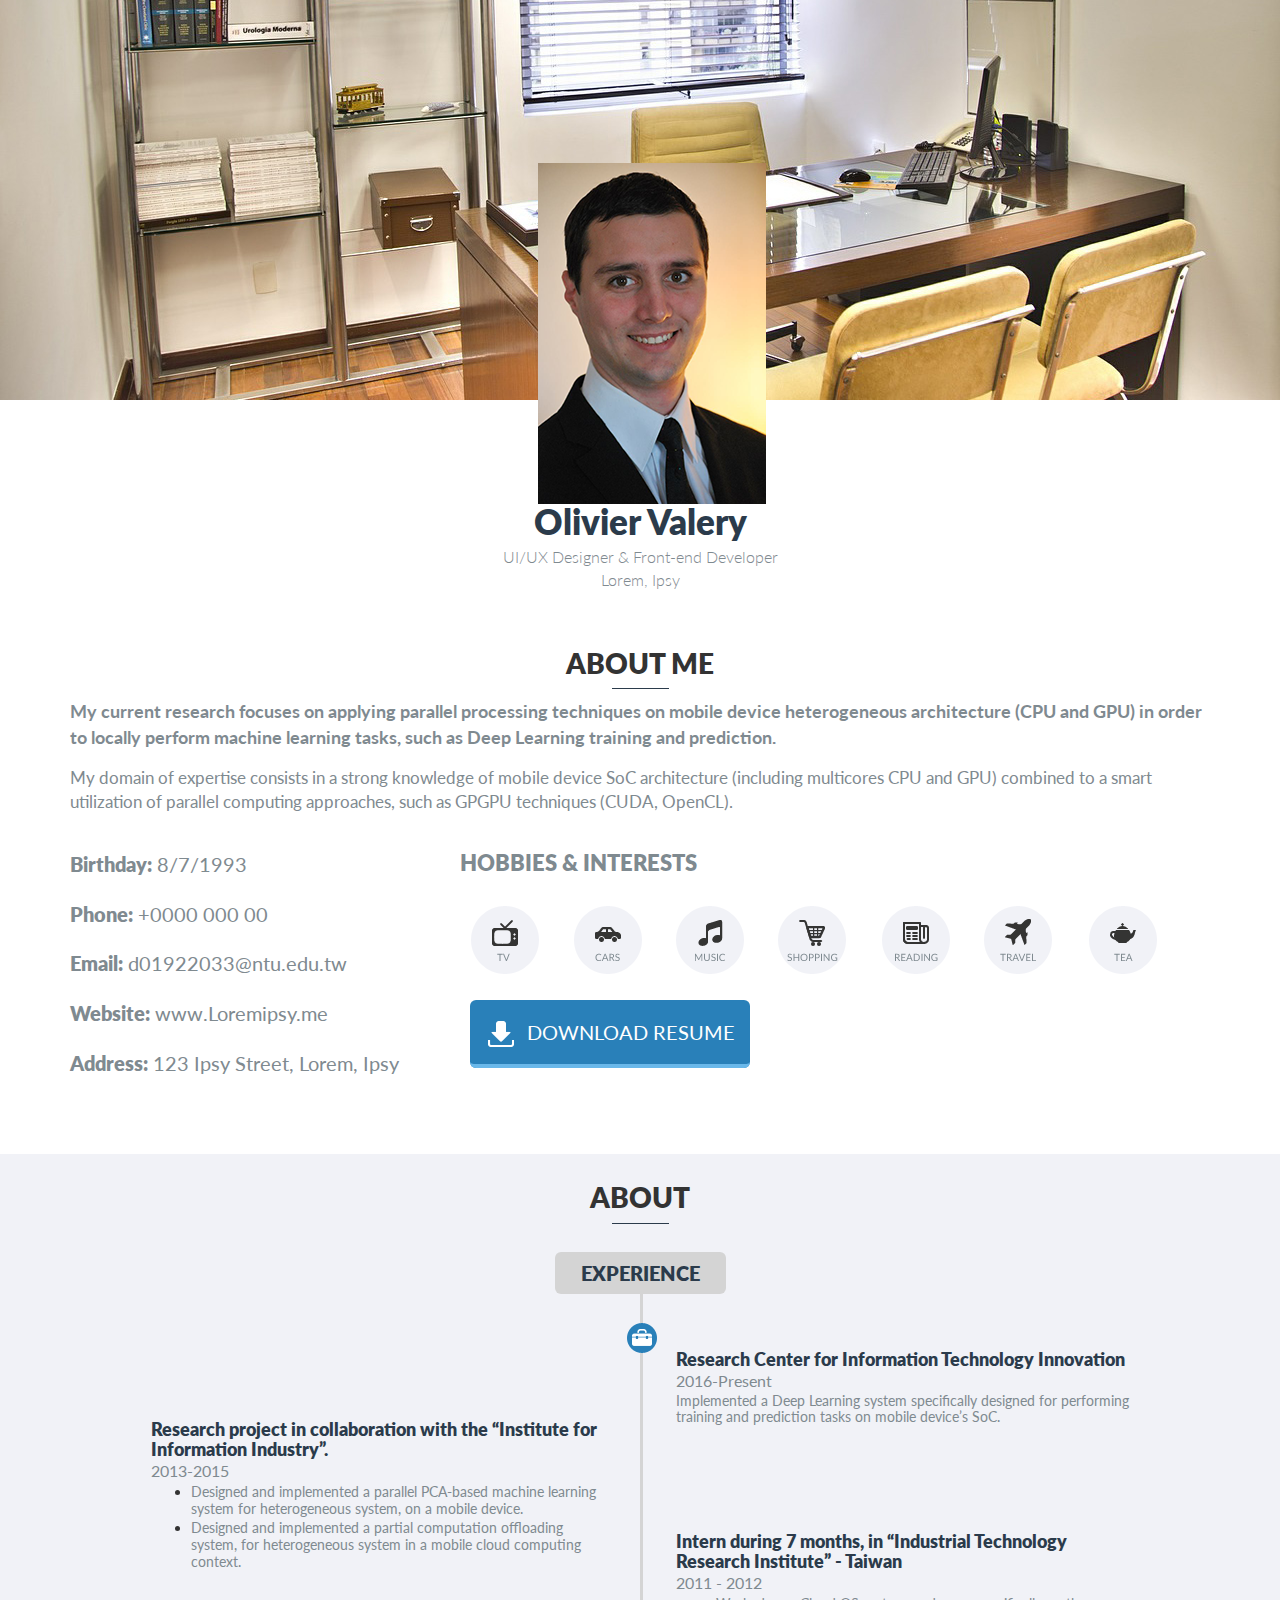
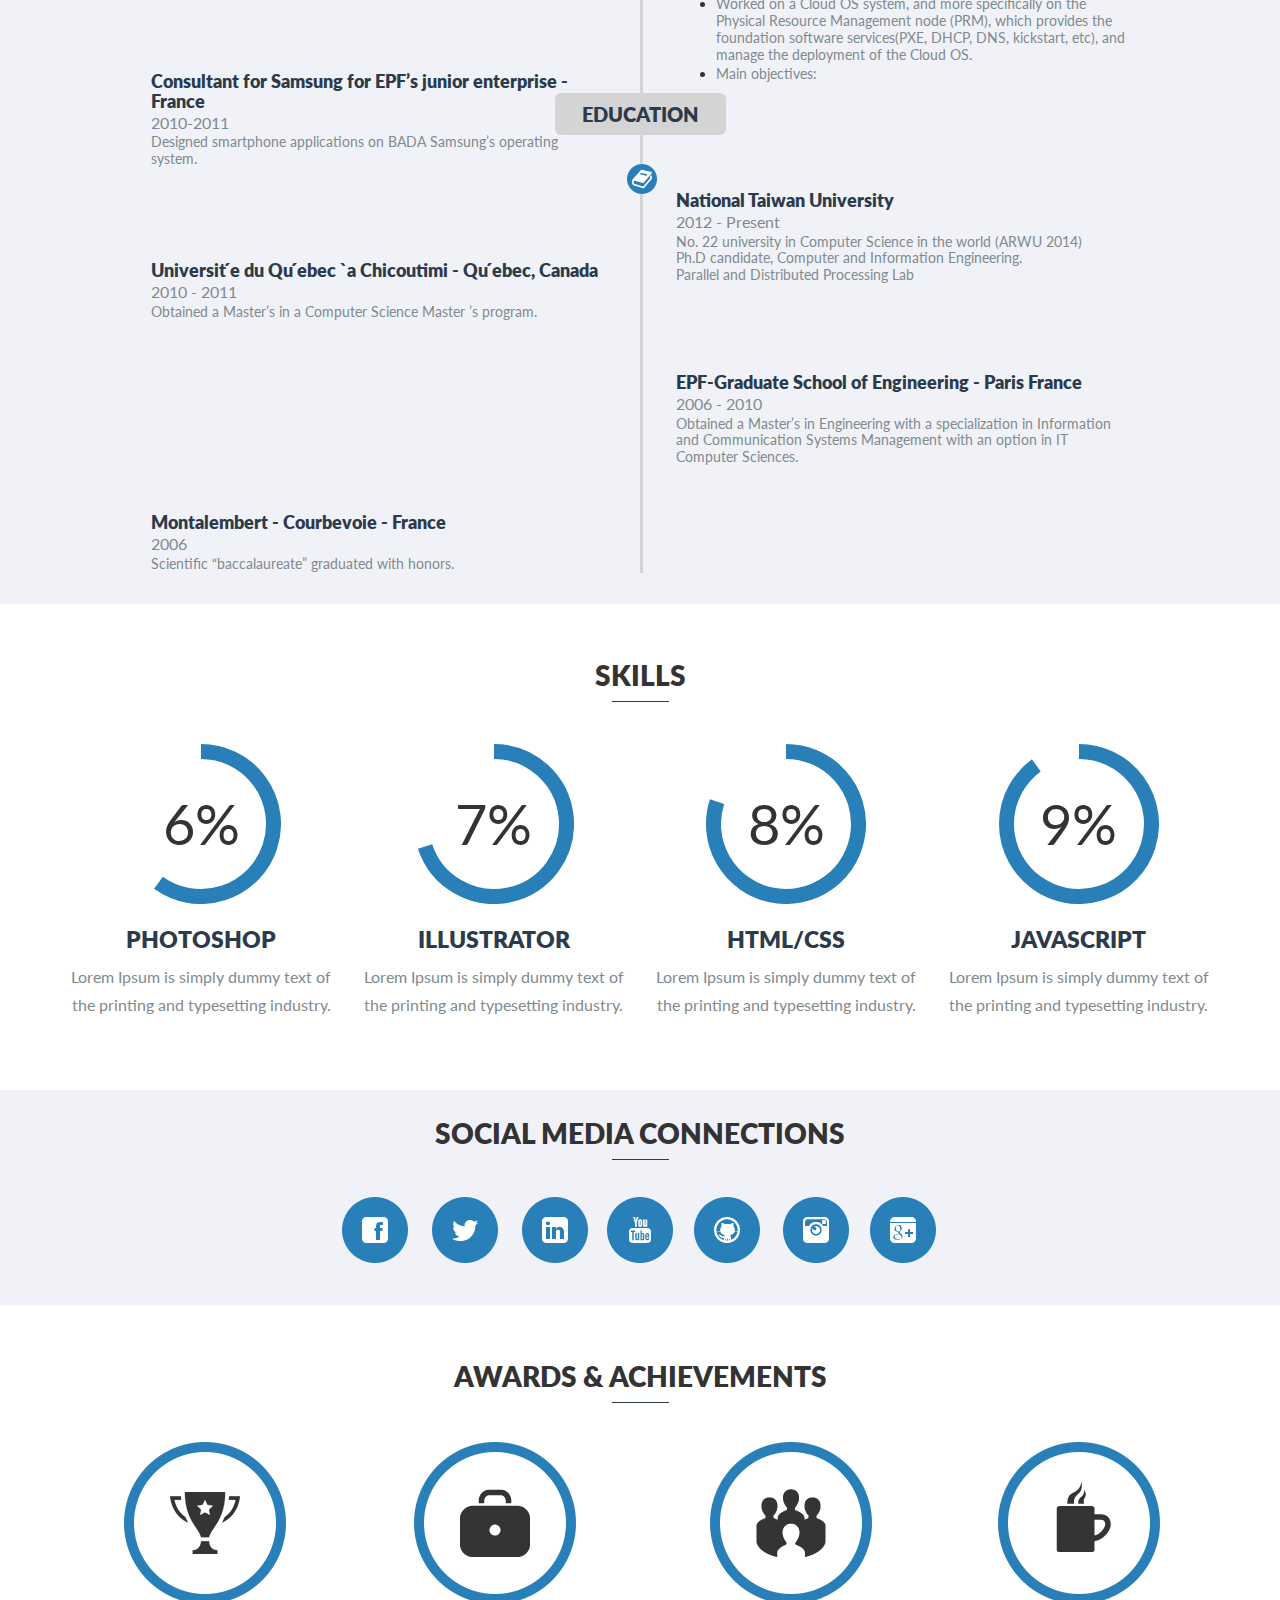
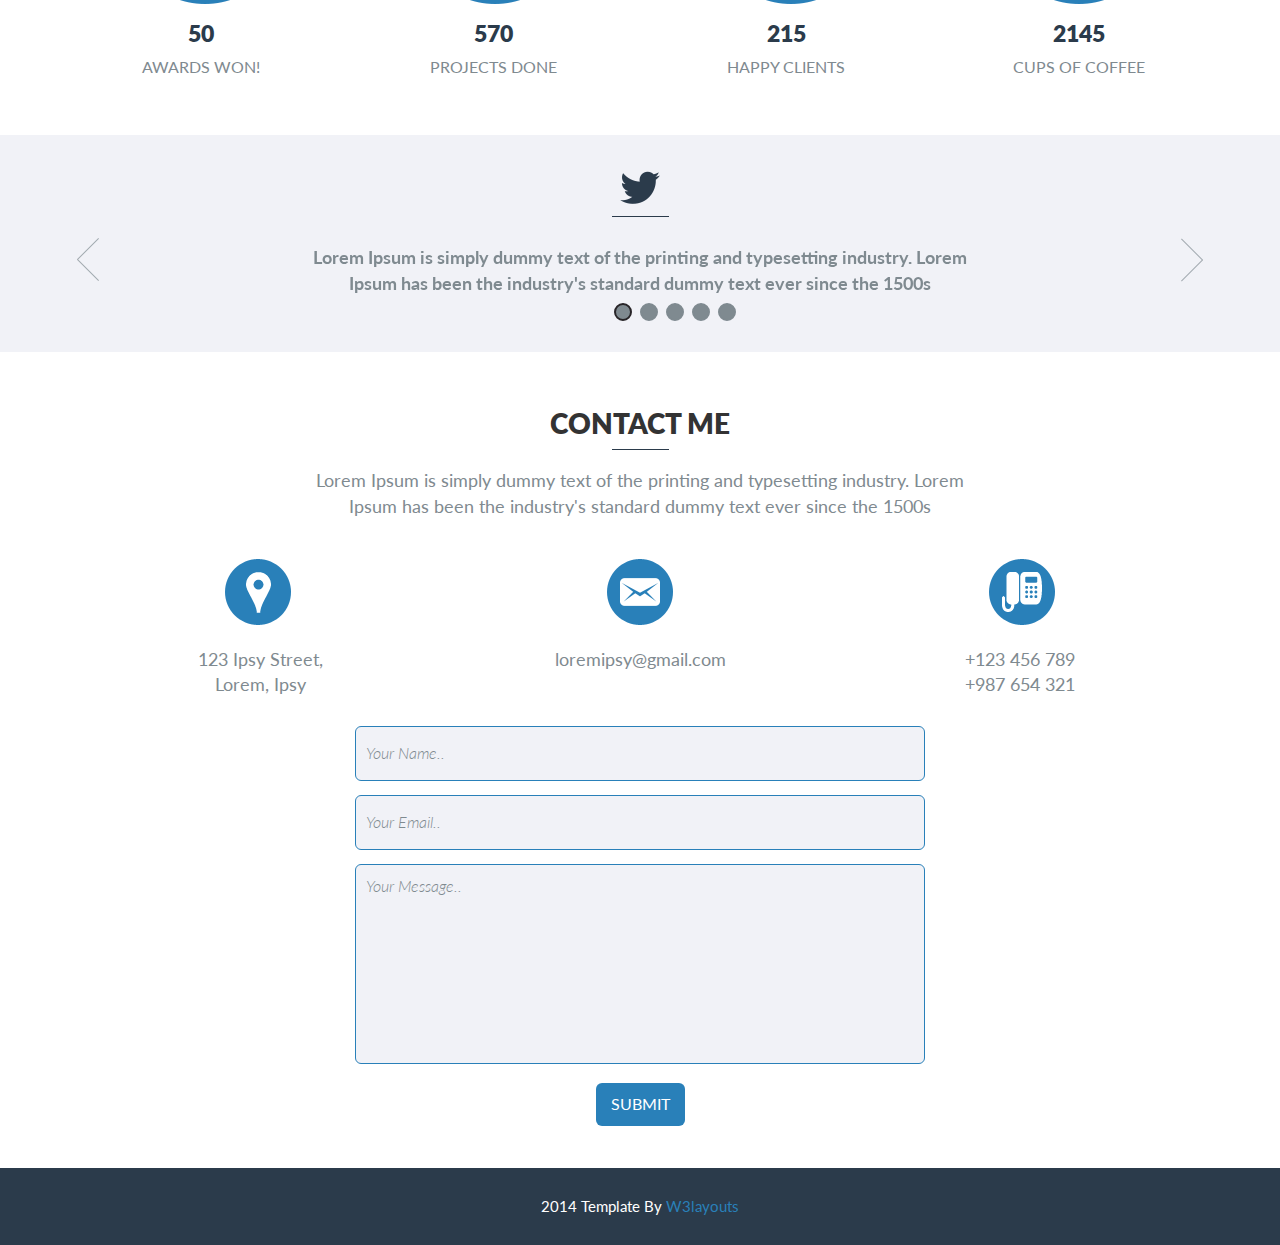
==== web/index.html @ 6638b526 "O Webpage test" ====
<!--A Design by W3layouts
Author: W3layout
Author URL: http://w3layouts.com
License: Creative Commons Attribution 3.0 Unported
License URL: http://creativecommons.org/licenses/by/3.0/
-->
<!DOCTYPE HTML>
<html>
<head>
<title>My Cv Bootstarp Website Template | Home :: w3layouts</title>
<link href="css/bootstrap.css" rel='stylesheet' type='text/css' />
<link href="css/style.css" rel='stylesheet' type='text/css' />
<!-- jQuery (necessary for Bootstrap's JavaScript plugins) -->
<script src="js/jquery-1.11.0.min.js"></script>
<script src="http://code.jquery.com/jquery-1.11.0.min.js"></script>
<meta name="viewport" content="width=device-width, initial-scale=1">
<script type="application/x-javascript"> addEventListener("load", function() { setTimeout(hideURLbar, 0); }, false); function hideURLbar(){ window.scrollTo(0,1); } </script>
<!--- Jquery--->
<!--- Goog Fonts -->
<link href='http://fonts.googleapis.com/css?family=Lato:100,300,400,700,900' rel='stylesheet' type='text/css'>
</head>
<body>
	<!-- Header Starts Here ---->
	<div class="header">
		<div class="container">
			<div class="header-profile">
				<img src="images/profile.png" alt=""/>
			</div>
		</div>
	</div>
	<div class="header-top">
				<h2>Olivier Valery</h2>
				<small>UI/UX Designer & Front-end Developer <br>Lorem, Ipsy</small>
	</div>
	<!-- Header Ends Here ---->
	<!--- About Me Starts Here --->
	<div class="about">
		<div class="container">
			<div class="about-top">
				<h3 class="top-title">About Me</h3>
				<span class="line"></span>
				<p class="about-p">My current research focuses on applying parallel processing techniques on mobile device heterogeneous architecture (CPU and GPU) in order to locally perform machine learning tasks, such as Deep Learning training and prediction. </p>
				<p>My domain of expertise consists in a strong knowledge of mobile device SoC architecture (including multicores CPU and GPU) combined to a smart utilization of parallel computing approaches, such as GPGPU techniques (CUDA, OpenCL).</p>
				<div class="row about-row">
					<div class="col-md-4 about-row-column">
						<ul class="about-details">
							<li><p>Birthday: <span>8/7/1993</span></p></li>
							<li><p>Phone: <span>+0000 000 00</span></p></li>
							<li><p>Email:  <span><a href="mailto:d01922033@ntu.edu.tw">d01922033@ntu.edu.tw</a></span></p></li>
							<li><p>Website: <span><a href="http://w3layouts.com">www.Loremipsy.me</a></span></p></li>
							<li><p>Address: <span>123 Ipsy Street, Lorem, Ipsy</span></p></li>
						</ul>
					</div>
					<div class="col-md-8 about-row-column">
						<h3>HOBBIES & INTERESTS</h3>
						<ul class="hoby">
							<li><i class="tv"></i></li>
							<li><i class="car"></i></li>
							<li><i class="music"></i></li>
							<li><i class="shopping"></i></li>
							<li><i class="reading"></i></li>
							<li><i class="travel"></i></li>
							<li><i class="tea"></i></li>
						</ul>
						<a href="" class="download"><span></span>Download Resume</a>
					</div>
					<div class="clearfix"></div>
				</div>
			</div>
		</div>
	</div>
	<!--- About Me Ends Here --->
	<!--- Experience Starts Here --->
	<div class="experience">
		<div class="container">
			<div class="exp-top">
				<h3 class="top-title">About</h3>
				<span class="line"></span>
			</div>
			
			<div class="exp-devide">
				<h4>Experience</h4>
				<span class="devide-line">
				</span>
				<label class="bag"></label>
				
				<div class="exp-devide-grid-right">
					<h5>Research Center for Information Technology Innovation</h5>
					<small>2016-Present</small>
					<p>Implemented a Deep Learning system specifically designed for performing training and prediction tasks on mobile device’s SoC.</p>
				</div>
				
				<div class="exp-devide-grid-left">
					<h5>Research project in collaboration with the “Institute for Information Industry”.</h5>
					<small>2013-2015</small>					
					<ul style="list-style-type:disc">					
					  <li> <p> Designed and implemented a parallel PCA-based machine learning system for heterogeneous system, on a mobile device.</p> </li>
					  <li> <p> Designed and implemented a partial computation offloading system, for heterogeneous system in a mobile cloud computing context.</p> </li>					
					</ul>					
				</div>
				
				<div class="exp-devide-grid-rightb">
					<h5>Intern during 7 months, in “Industrial Technology Research Institute” - Taiwan</h5>
					<small>2011 - 2012</small>					
					<ul style="list-style-type:disc">					
					  <li> <p> Worked on a Cloud OS system, and more specifically on the Physical Resource Management node (PRM), which provides the foundation software services(PXE, DHCP, DNS, kickstart, etc), and manage the deployment of the Cloud OS.</p> </li>
					  <li> <p> Main objectives: </p> </li>					
					</ul>					
				</div>
				
				
				<div class="exp-devide-grid-leftb">
					<h5>Consultant for Samsung for EPF’s junior enterprise - France</h5>
					<small>2010-2011</small>					
					<p>Designed smartphone applications on BADA Samsung’s operating system.</p>					
				</div>
				
				
			</div>
			<div class="exp-devide education">
				<h4>Education</h4>
				<span class="devide-line">
				</span>
				<label class="book"></label>
				
				<div class="exp-devide-grid-right">
					<h5>National Taiwan University</h5>
					<small>2012 - Present</small>
					<p>No. 22 university in Computer Science in the world (ARWU 2014) <br>
					Ph.D candidate, Computer and Information Engineering. <br>
					Parallel and Distributed Processing Lab</p>
				</div>
				
				<div class="exp-devide-grid-left">
					<h5>Universit ́e du Qu ́ebec `a Chicoutimi - Qu ́ebec, Canada</h5>
					<small>2010 - 2011</small>
					<p>Obtained a Master’s in a Computer Science Master ’s program.</p>
				</div>
				
				<div class="exp-devide-grid-rightb">
					<h5>EPF-Graduate School of Engineering - Paris France</h5>
					<small>2006 - 2010</small>
					<p>Obtained a Master’s in Engineering with a specialization in Information and Communication Systems Management with an option in IT Computer Sciences.</p>
				</div>
				
				
				<div class="exp-devide-grid-leftb">
					<h5>Montalembert - Courbevoie - France</h5>
					<small>2006</small>
					<p>Scientific “baccalaureate” graduated with honors.</p>				
				</div>
			
				
			</div>
		</div>
	</div>
	<!--- Experience Ends Here --->
	<!--- Skills Starts Here --->
	<div class="skills">
		<div class="container">
			<div class="skills-top">
				<h3 class="top-title">Skills</h3>
				<span class="line"></span>
				<div class="row skill-grids text-center">
									<div class="col-md-3 skill-column">	
										<div class="skill-grid">
											<div class="circle" id="circles-1"></div>									
											 <h3>PHOTOSHOP</h3>	
											 <p>Lorem Ipsum is simply dummy text of the printing and typesetting industry.</p>
										 </div>								  
									</div>
									<div class="col-md-3 skill-column">	
										<div class="skill-grid">
											<div class="circle" id="circles-2"></div>									
											 <h3>ILLUSTRATOR</h3>	
											 <p>Lorem Ipsum is simply dummy text of the printing and typesetting industry.</p>
										 </div>								  
									</div>
									<div class="col-md-3 skill-column">	
										<div class="skill-grid">
											<div class="circle" id="circles-3"></div>									
											 <h3>HTML/CSS</h3>	
											 <p>Lorem Ipsum is simply dummy text of the printing and typesetting industry.</p>
										 </div>								  
									</div>
									<div class="col-md-3 skill-column">	
										<div class="skill-grid">
											<div class="circle" id="circles-4"></div>									
											 <h3>JAVASCRIPT</h3>
											 <p>Lorem Ipsum is simply dummy text of the printing and typesetting industry.</p>	
										 </div>								  
									</div>
									<div class="clearfix"> </div>
					          </div>
		</div>
	</div>
			<!--- Skill Script --->
				<script type="text/javascript" src="js/circles.js"></script>
						         <script>
									var colors = [
											['#fff', '#2980b9'], ['#fff', '#2980b9'], ['#fff', '#2980b9'], ['#fff', '#2980b9']
										];
									for (var i = 1; i <= 6; i++) {
										var child = document.getElementById('circles-' + i),
											percentage = 50 + (i * 10);
											
										Circles.create({
											id:         child.id,
											percentage: percentage,
											radius:     80,
											width:      15,
											number:   	percentage / 10,
											text:       '%',
											colors:     colors[i - 1]
										});
									}
							
					</script>
			<!--- Skill Script --->
	</div>
	<!--- Skills Ends Here --->
	<!-- Social Media Connections ---->
	<div class="social-media">
		<div class="container">
			<div class="social-media-top">
				<h3 class="top-title">SOCIAL MEDIA CONNECTIONS</h3>
				<span class="line"></span>
				<ul class="social">
					<li><i class="fb"></i></li>
					<li><i class="tw"></i></li>
					<li><i class="li"></i></li>
					<li><i class="yt"></i></li>
					<li><i class="ca"></i></li>
					<li><i class="ph"></i></li>
					<li><i class="gp"></i></li>
				</ul>
			</div>
		</div>
	</div>
	<!-- Social Media Connections ---->
	<!--- Awards Starts Here ---->
	<div class="awards">
		<div class="container">
			<div class="awards-top">
				<h3 class="top-title">AWARDS & ACHIEVEMENTS</h3>
				<span class="line"></span>
				<div class="row award-row">
					<div class="col-md-3 award-column">
						<i class="award"></i>
						<h5>50</h5>
						<small>Awards Won!</small>
					</div>
					<div class="col-md-3 award-column">
						<i class="project"></i>
						<h5>570</h5>
						<small>PROJECTS DONE</small>
					</div>
					<div class="col-md-3 award-column">
						<i class="client"></i>
						<h5>215</h5>
						<small>HAPPY CLIENTS</small>
					</div>
					<div class="col-md-3 award-column">
						<i class="cups"></i>
						<h5>2145</h5>
						<small>CUPS OF COFFEE</small>
					</div>
					<div class="clearfix"></div>
				</div>
			</div>
		</div>
	</div>
	<!--- Awards Ends Here ---->
	<!--- Twitter Feed Starts Here ---->
	<div class="twitter">
		<div class="container">
			<div class="twitter-top">
				<i class="twit"></i>
				<span class="line"></span>
				<!-- Slideshow 4 -->
			    <div  id="top" class="callbacks_container">
			      <ul class="rslides" id="slider4">
			        <li>
			          <div class="slider-top">
			          	 	<p>Lorem Ipsum is simply dummy text of the printing and typesetting industry. Lorem<br>Ipsum has been the industry's standard dummy text ever since the 1500s</p>
			          </div>
			        </li>
			        <li>
			          <div class="slider-top">
			          	<p>simply dummy text of the Lorem Ipsum is printing and typesetting industry. Lorem<br>Ipsum has been the industry's standard dummy text ever since the 1500s</p>
			          </div>
			        </li>
			        <li>
			          <div class="slider-top">
			          	<p>printing and typesetting Lorem Ipsum is simply dummy text of the printing and typesetting industry. Lorem<br>Ipsum has been the industry's standard dummy text ever since the 1500s</p>
			          </div>
			        </li>
			        <li>
			          <div class="slider-top">
			          	<p>and typesetting Lorem Ipsum is simply dummy text of the printing and typesetting industry. Lorem<br>Ipsum has been the industry's standard dummy text ever since the 1500s</p>
			          </div>
			        </li>
			        <li>
			          <div class="slider-top">
			          	<p>typesetting Lorem Ipsum is simply dummy text of the printing and typesetting industry. Lorem<br>Ipsum has been the industry's standard dummy text ever since the 1500s</p>
			          </div>
			        </li>
			      </ul>
			    </div>
			    <div class="clearfix"> </div>
			</div>
			<!--- Slider Script --->
					<script src="js/responsiveslides.min.js"></script>
					 <script>
					    // You can also use "$(window).load(function() {"
					    $(function () {
					      // Slideshow 4
					      $("#slider4").responsiveSlides({
					        auto: true,
					        pager: true,
					        nav: true,
					        speed: 500,
					        namespace: "callbacks",
					        before: function () {
					          $('.events').append("<li>before event fired.</li>");
					        },
					        after: function () {
					          $('.events').append("<li>after event fired.</li>");
					        }
					      });
					
					    });
					  </script>
			<!----//End-slider-script---->

		</div>
	</div>
	<!--- Twitter Feed Ends Here ---->
	<!--- Contact Starts Here ---->
	<div class="contact">
		<div class="container">
			<div class="contact-top">
				<h3 class="top-title">Contact Me</h3>
				<span class="line"></span>
				<p>Lorem Ipsum is simply dummy text of the printing and typesetting industry. Lorem<br>Ipsum has been the industry's standard dummy text ever since the 1500s</p>
				<div class="row contact-row">
					<div class="col-md-4 contact-column">
						<i class="loc"></i>
						<p>123 Ipsy Street,<br> Lorem, Ipsy</p>
					</div>
					<div class="col-md-4 contact-column">
						<i class="mail"></i>
						<p><a href="mailto:example@gmail.com">loremipsy@gmail.com</a></p>
					</div>
					<div class="col-md-4 contact-column">
						<i class="phone"></i>
						<p>+123 456 789<br>+987 654 321</p>
					</div>
					<div class="clearfix"></div>
				</div>
				<div class="contact-form">
					<div class="text">
						<input type="text" value="Your Name.." onfocus="this.value = '';" onblur="if (this.value == '') {this.value = 'Your Name..';}"/>
					</div>
					<div class="text">
						<input type="text" value="Your Email.." onfocus="this.value = '';" onblur="if (this.value == '') {this.value = 'Your Email..';}"/>
					</div>
					<div class="text">
						<textarea value="Message:" onfocus="this.value = '';" onblur="if (this.value == '') {this.value = 'Message';}">Your Message..</textarea>
					</div>
					<div class="text">
						<input type="submit"/>
					</div>
				</div>
			</div>
		</div>
	</div>
	<!--- Contact Ends Here ---->
	<!--- Footer Starts Here ---->
	<div class="footer">
		<div class="container">
			<p class="copyright">2014 Template By <a href="http://w3layouts.com">W3layouts</a></p>
		</div>
	</div>
	<!--- Footer Ends Here ---->
</body>
</html>
---- web/css/style.css ----
/*
Author: W3layout
Author URL: http://w3layouts.com
License: Creative Commons Attribution 3.0 Unported
License URL: http://creativecommons.org/licenses/by/3.0/
*/
h4, h5, h6,
h1, h2, h3 {margin-top: 0;}
ul, ol {margin: 0;}
p {margin: 0;}
html,body{
	font-family: 'Lato', sans-serif;
	background:#fff;
}

/*--- Header Part Starts Her ---*/
.header{
	background:url(../images/banner.jpg)no-repeat;
	background-size:cover;
	-webkit-background-size:cover;
	-moz-background-size:cover;
	-ms-background-size:cover;
	-o-background-size:cover;
	min-height:400px;
	position:relative;
}
.header-profile{
	position:absolute;
	bottom:-26%;
	left: 42%;
}
.header-top{
	text-align:center;
	margin-top:8%;
}
.header-top h2{
	font-size:35px;
	font-weight:800;
	color:#2b3b4b;
	margin:10px 0 5px 0;	
}
.header-top small {
	font-size: 16px;
	font-weight:300;
	color:#7f8a90;
}
/*--- Header Part Ends Here ---*/

/*--- About Part Starts Here ---*/
.about{
	margin:4em 0;
}
.about-top{
}
h3.top-title{
	font-weight:800;
	font-size:28px;
	text-transform: uppercase;
	text-align:center;
}
span.line{
	width:5%;
	height:1px;
	background:#2b3b4b;
	display: block;
	margin:0 auto;
}
.about-top p.about-p{
	font-weight:700;
	font-size:18px;
	color:#7f8a90;
	margin:10px 0 15px 0;
}
.about-top p{
	font-weight:400;
	font-size:17px;
	color:#7f8a90
}
.about-row{
	margin-top:15px;
}
ul.about-details{
	padding: 0;
}
ul.about-details li{
	display: block;
	margin:1.5em 0;
}
ul.about-details li p{
	font-weight:800;
	font-size:20px;
	color:#7f8a90;
}
ul.about-details li p span{
	font-weight:400;
	color:#7f8a90;
}
ul.about-details li p span a{
	font-weight:400;
	color:#7f8a90;
	text-decoration:none;
}
.about-row-column h3{
	font-size:22px;
	color:#7f8a90;
	font-weight:800;
	margin-top:1em;
}
ul.hoby{
	padding:0;
	margin-bottom:1em;
}
ul.hoby li{
	display: inline-block;
	margin:1em 0.5em;
}
ul.hoby li i{
	width:85px;
	height:85px;
	background:url(../images/img-sprite.png)no-repeat;
	cursor:pointer;
	display: block;
}
ul.hoby li i:hover{
	opacity:0.5;
}
ul.hoby li i.tv{
	background-position:0px 0px;
}
ul.hoby li i.car{
	background-position:-99px 0px;
}
ul.hoby li i.music{
	background-position:-197px 0px;
}
ul.hoby li i.shopping{
	background-position:-296px 0px;
}
ul.hoby li i.reading{
	background-position:-392px 0px;
}
ul.hoby li i.travel{
	background-position:-491px 0px;
}
ul.hoby li i.tea{
	background-position:-586px 0px;
}
a.download{
	color:#fff;
	font-size:20px;
	text-transform:uppercase;
	text-decoration:none;
	background:#2980b9;
	padding:20px 15px;
	border-bottom:4px solid #6ab8ea;
	border-radius: 6px;
	-webkit-border-radius: 6px;
	-o-border-radius: 6px;
	-moz-border-radius: 6px;
	-ms-border-radius: 6px;
	margin-left:0.5em;
}
a.download:hover{
	background:#6ab8ea;
	border-bottom:4px solid #2980b9;
	transition:0.5s all;
	-webkit-transition:0.5s all;
	-o-transition:0.5s all;
	-ms-transition:0.5s all;
	-moz-transition:0.5s all;
}
a.download span{
	background:url(../images/dold.png)no-repeat;
	width:32px;
	height:32px;
	display:inline-block;
	vertical-align:middle;
	margin-right:0.5em;
	
}
/*--- About Part Ends Here ---*/

/*--- Experience Starts Here ----*/
.experience{
	background:#f1f2f7; 
	min-height:1050px;
}

.exp-top{
	padding:2em 0;
}
.exp-devide{
	position:relative;
	text-align:center;
}
.exp-devide h4{
	color:#2b3b4b;
	background:#d4d4d4;
	padding:10px;
	text-transform:uppercase;
	font-size:20px;
	display: block;
	text-align:center;
	width:15%;
	font-weight:800;
	border-radius:6px;
	-webkit-border-radius:6px;
	-o-border-radius:6px;
	-ms-border-radius:6px;
	-moz-border-radius:6px;
	margin:0 auto;
	position:relative;
}
span.devide-line{
	width:3px;
	height:450px;
	position:absolute;
	top:30px;
	display:initial;
	background:#d4d4d4;
}
label.bag{
	width:32px;
	height:32px;
	background:url(../images/bag.png)no-repeat;
	display: initial;
	position:absolute;
	top:5em;
	left:39.7em;
}
label.book{
	width:32px;
	height:32px;
	background:url(../images/book.png)no-repeat;
	display: initial;
	position:absolute;
	top:5em;
	left:39.7em;
}
.exp-devide-grid-right{
	width:40%;
	text-align:left;
	position:absolute;
	top: 7em;
	left: 43.255em;
}
.exp-devide-grid-right:before{
	content:url(../images/sec-d.png)no-repeat 0px 0px;
	position:relative;
	left:-3em;
	top:1.5em;
	
}
.exp-devide-grid-right h5, .exp-devide-grid-left h5, .exp-devide-grid-rightb h5, .exp-devide-grid-leftb h5{ /*Add more content (Title)*/
	color:#2b3b4b;
	text-transform:none;
	font-size:18px;
	font-weight:800;
	margin:0;
}
.exp-devide-grid-right small, .exp-devide-grid-left small, .exp-devide-grid-rightb small, .exp-devide-grid-leftb small{ /*Add more content (Period)*/
	font-size:16px;
	font-weight:400;
	color:#7f8a90;
	padding:0 0 10px 0;
}
.exp-devide-grid-right p, .exp-devide-grid-left p, .exp-devide-grid-rightb p, .exp-devide-grid-leftb p{
	font-size:14px;
	font-weight:400;
	color:#7f8a90;
	line-height:1.2em;
}
.exp-devide-grid-left{
	width:40%;
	text-align:left;
	position:absolute;
	top:12em;
	left: 5.8em;
}
.exp-devide-grid-left:before{
	content:url(../images/sec-d.png)no-repeat 0px 0px;
	position:relative;
	left:3em;
	top:1.5em;
	
}
.exp-devide-grid-rightb{
	width:40%;
	text-align:left;
	position:absolute;
	top: 20em;
	left: 43.255em;
}
.exp-devide-grid-rightb:before{
	content:url(../images/sec-d.png)no-repeat 0px 0px;
	position:relative;
	left:-3em;
	top:1.5em;
	
}

/*--- aditional_01 --- */
.exp-devide-grid-leftb{
	width:40%;
	text-align:left;
	position:absolute;
	top:30em;
	left: 5.8em;
}
.exp-devide-grid-leftb:before{
	content:url(../images/sec-d.png)no-repeat 0px 0px;
	position:relative;
	left:3em;
	top:1.5em;
	
}



.education{
	margin-top:35%;
}
/*--- Experience Ends Here ----*/

/*--- Skills Starts Here ----*/
.skills{
	margin:2em 0;
}
.skills-top{
	padding:2em 0 0;
}
.skill-grids{
	padding:3em 0;
}

.skill-grid h3{
	color: #2b3b4b;
	font-weight:800;
	font-size:23px;
	margin-top: 0.8em;
}
.skill-grid p{
	font-weight:400;
	font-size:16px;
	line-height:1.8em;
	color:#7f8a90;
}
/*--- Skills Starts Here ----*/

/*--- social Media Starts Here ---*/
.social-media{
	background:#f1f2f7;
	padding:2em 0;
}
.social-media-top{
	text-align:center;
}
ul.social{
	padding:0;
	margin:2em 0 0;
}
ul.social li{
	display: inline-block;
}
ul.social li i{
	width:84px;
	height:84px;
	background:url(../images/social-icons.png)no-repeat;
	display: inline-block;
	cursor: pointer;
}
ul.social li i:hover{
	opacity:0.5;
}
ul.social li i.fb{
	background-position:0px 0px;
}
ul.social li i.tw{
	background-position:-96px 0px;
}
ul.social li i.li{
	background-position:-191px 0px;
}
ul.social li i.yt{
	background-position:-292px 0px;
}
ul.social li i.ca{
	background-position:-390px 0px;
}
ul.social li i.ph{
	background-position:-487px 0px;
}
ul.social li i.gp{
	background-position:-585px 0px;
}

/*--- Awards Parts Starts Here ----*/
.awards{
	margin:2em 0;
}
.awards-top{
	padding:2em 0;
}
.award-row{
	margin-top:2em;
}
.award-column{
	text-align: center;
}
.award-column i{
	width:185px;
	height:185px;
	background:url(../images/award-icons.png)no-repeat;
	display:inline-block;
}
.award-column i.award{
	background-position:0px 0px
}
.award-column i.project{
	background-position:-197px 0px
}
.award-column i.client{
	background-position:-389px 0px
}
.award-column i.cups{
	background-position:-588px 0px
}
.award-column h5{
	font-size:23px;
	color:#2b3b4b;
	font-weight:800;
}
.award-column small{
	font-size:16px;
	font-weight:400;
	text-transform:uppercase;
	color:#7f8a90;
}
/*--- Award Part Ends Here ----*/
/*---- Twitter Feed Part Starts Here ----*/
.twitter{
	background:#f1f2f7;
	padding:2em 0;
}
.twitter-top{
	text-align:center;
}
#top{
	margin:2em 0;
}
#slider2,
#slider3 {
  box-shadow: none;
  -moz-box-shadow: none;
  -webkit-box-shadow: none;
  margin: 0 auto;
}
.rslides_tabs {
  list-style: none;
  padding: 0;
  background: rgba(0,0,0,.25);
  box-shadow: 0 0 1px rgba(255,255,255,.3), inset 0 0 5px rgba(0,0,0,1.0);
  -moz-box-shadow: 0 0 1px rgba(255,255,255,.3), inset 0 0 5px rgba(0,0,0,1.0);
  -webkit-box-shadow: 0 0 1px rgba(255,255,255,.3), inset 0 0 5px rgba(0,0,0,1.0);
  font-size: 18px;
  list-style: none;
  margin: 0 auto 50px;
  max-width: 540px;
  padding: 10px 0;
  text-align: center;
  width: 100%;
}
.rslides_tabs li {
  display: inline;
  float: none;
  margin-right: 1px;
}
.rslides_tabs a {
  width: auto;
  line-height: 20px;
  padding: 9px 20px;
  height: auto;
  background: transparent;
  display: inline;
}
.rslides_tabs li:first-child {
  margin-left: 0;
}
.rslides_tabs .rslides_here a {
  background: rgba(255,255,255,.1);
  color: #fff;
  font-weight: bold;
}
.events {
  list-style: none;
}
.callbacks_container {
  position: relative;
  float: left;
  width: 100%;
}
.callbacks {
  position: relative;
  list-style: none;
  overflow: hidden;
  width: 100%;
  padding: 0;
  margin: 0;
}
.callbacks li {
  position: absolute;
  width: 100%;
  left: 0;
  top: 0;
}
.callbacks img {
  position: relative;
  z-index: 1;
  height: auto;
  border: 0;
}
.callbacks .caption {
	display: block;
	position: absolute;
	z-index: 2;
	font-size: 20px;
	text-shadow: none;
	color: #fff;
	left: 0;
	right: 0;
	padding: 10px 20px;
	margin: 0;
	max-width: none;
	top: 10%;
	text-align: center;
}
.callbacks_nav {
  	position: absolute;
	-webkit-tap-highlight-color: rgba(0,0,0,0);
	top: 102%;
	left: 0;
	opacity: 0.7;
	z-index: 3;
	text-indent: -9999px;
	overflow: hidden;
	text-decoration: none;
	height: 61px;
	width: 55px;
	background: transparent url("../images/aarows.png") no-repeat left top;
	margin-top: -65px;
}
.callbacks_nav:active {
  opacity: 1.0;
}
.callbacks_nav.next {
  left: auto;
  background-position: right top;
  right: 0;
}
#slider3-pager a {
  display: inline-block;
}
#slider3-pager span{
  float: left;
}
#slider3-pager span{
	width:100px;
	height:15px;
	background:#fff;
	display:inline-block;
	border-radius:30em;
	opacity:0.6;
}
#slider3-pager .rslides_here a {
  background: #FFF;
  border-radius:30em;
  opacity:1;
}
#slider3-pager a {
  padding: 0;
}
#slider3-pager li{
	display:inline-block;
}
.rslides {
  position: relative;
  list-style: none;
  overflow: hidden;
  width: 100%;
  padding: 0;
  margin: 0;
}
.rslides li {
  -webkit-backface-visibility: hidden;
  position: absolute;
  display: none;
  width: 100%;
  left: 0;
  top: 0;
}
.rslides li{
  position: relative;
  display: block;
  float: left;
}
.rslides img {
  height: auto;
  border: 0;
  width:100%;
}
.callbacks_tabs{
	list-style: none;
	position: absolute;
	top: 88%;
	z-index: 999;
	left: 47%;
	padding: 0;
	margin: 0;
}
.callbacks_tabs li{
	display:inline-block;
}
@media screen and (max-width: 600px) {
  .callbacks_nav {
    top: 47%;
    }
}
/*----*/
.callbacks_tabs a{
 visibility: hidden;
}
.callbacks_tabs a:after {
  content: "\f111";
  font-size:0;
  font-family: FontAwesome;
  visibility: visible;
  display: block;
  height:18px;
  width:18px;
  display:inline-block;
  border:2px solid #7f8a90;
  border-radius: 30px;
  -webkit-border-radius: 30px;
  -moz-border-radius: 30px;
  -o-border-radius: 30px;
  -ms-border-radius: 30px;
  background:#7f8a90;
}
.callbacks_here a:after{
	border:2px solid #282528;
}
i.twit{
	width:48px;
	height:48px;
	background:url(../images/twitter.png)no-repeat;
	display: inline-block;
	
}
.slider-top p{
	font-size:18px;
	font-weight:700;
	color:#7f8a90;
}
/*---- Twitter Feed Part Ends Here ----*/
/*--- contact Part Starts Here ----*/
.contact{
	margin:2em 0 0;
}
.contact-top{
	padding:2em 0;
	text-align:center;
}
.contact-top p{
	font-size:18px;
	font-weight:400;
	color:#7f8a90;
	margin:1em 0;
}
.contact-column{
	padding:0;
	margin-top:1em;
}
.contact-column i{
	width:80px;
	height:80px;
	background:url(../images/contact-icon.png)no-repeat;
	display: inline-block;
}
.contact-column i.loc{
	background-position:0px 0px;
}
.contact-column i.mail{
	background-position:-80px 0px;
}
.contact-column i.phone{
	background-position:-160px 0px;
}
.contact-column p,.contact-column a{
	font-size:18px;
	margin:0;
	padding-top:10px;
	font-weight:400;
	color:#7f8a90;
	text-decoration:none;
}
.contact-column a:hover{
	color:#2b3b4b;
	transition:0.5s all;
	-webkit-transition:0.5s all;
	-o-transition:0.5s all;
	-moz-transition:0.5s all;
	-ms-transition:0.5s all;
}
.contact-row{
	margin:1em 0 2em 0;
}
.contact-form{
	text-align:center;
}
.text{
	margin-bottom:1em;
}
.text input[type="text"]{
	width:50%;
	padding:15px 10px;
	border:1px solid #2980b9;
	background:#f1f2f7;
	color:#7f8a90;
	outline:none;
	border-radius:6px;
	-webkit-border-radius:6px;
	-o-border-radius:6px;
	-moz-border-radius:6px;
	-ms-border-radius:6px;
	font-weight:300;
	font-style:italic;
	font-size:16px;
	-webkit-appearance: none;
}
.text textarea{
	width:50%;
	padding:10px;
	border:1px solid #2980b9;
	background:#f1f2f7;
	color:#7f8a90;
	outline:none;
	border-radius:6px;
	-webkit-border-radius:6px;
	-o-border-radius:6px;
	-moz-border-radius:6px;
	-ms-border-radius:6px;
	font-weight:300;
	font-style:italic;
	font-size:16px;
	height:200px;
	resize:none;
	-webkit-appearance: none;
}
.text input[type="submit"]{
	background:#2980b9;
	color:#fff;
	padding:10px 15px;
	font-size:16px;
	outline:none;
	cursor:pointer;
	-webkit-appearance: none;
	border-radius:6px;
	-webkit-border-radius:6px;
	-o-border-radius:6px;
	-moz-border-radius:6px;
	-ms-border-radius:6px;
	border:0px;
	text-transform:uppercase;
}
.text input[type="submit"]:hover{
	background:#6ab8ea;
	transition:0.5s all;
	-webkit-transition:0.5s all;
	-o-transition:0.5s all;
	-moz-transition:0.5s all;
	-ms-transition:0.5s all;
	
}
/*--- contact Part Ends Here ----*/
/*--- Footer Starts Here ---*/
.footer{
	padding:2em 0;
	text-align:center;
	background:#2b3b4b;
}
p.copyright{
	font-size:15px;
	color:#fff;
	font-weight:400;
}
p.copyright a{
	color:#2980b9;
	text-decoration:none;
}
p.copyright a:hover{
	color:#fff;
	-webkit-transition:0.5s all;
	-o-transition:0.5s all;
	-moz-transition:0.5s all;
	-ms-transition:0.5s all;
}
/*--- Footer Ends Here ---*/
/*--- Media Queries Starts Here ---*/
@media (max-width:1024px){
	.header {
		min-height: 300px;
	}
	.header-profile img {
		width: 80%;
	}
	.header-profile {
		left: 40%;
	}
	ul.hoby li {
		margin: 1em 0em;
	}
	ul.hoby {
		margin-bottom: 3em;
	}
	.about {
		margin: 2em 0;
	}
	label.bag {
		left: 32.7em;
	}
	.slider-top p {
		font-size: 16px;
	}

	.exp-devide-grid-right {
		left: 36.2em;
	}
	.exp-devide-grid-left {
		left: 4.4em;
	}
	.exp-devide-grid-rightb {
		top: 16em;
		left: 36.2em;
	}
	.experience {
		min-height: 970px;
	}
	.education {
		margin-top: 38%;
	}
	span.devide-line {
		height: 409px;
	}
	label.book {
		left: 32.7em;
	}
}
@media (max-width:800px){
	.header-profile img {
		width: 60%;
	}
	.header {
		min-height: 192px;
	}
	.header-top {
		margin-top: 7%;
	}
	.header-top h2 {
		font-size: 30px;
	}
	.header-top small {
		font-size: 14px;
	}
	ul.hoby {
		margin-bottom: 1em;
	}
	.about {
		margin: 2em 0 3em;
	}
	.exp-devide h4 {
		width: 19%;
	}
	label.bag {
		left: 24.7em;
	}
	.exp-devide-grid-right {
		left: 28.3em;
	}
	.exp-devide-grid-left {
		left: 2.8em;
	}
	.exp-devide-grid-rightb {
		top: 18em;
		left: 28.3em;
	}
	.education {
		margin-top: 55%;
	}
	label.book {
		left: 24.7em;
	}
	.skill-column {
		margin-bottom: 2em;
	}
	.experience {
		min-height: 1030px;
	}
	span.devide-line {
		height: 435px;
	}
	.award-column {
		margin-bottom: 1.5em;
	}
	.awards-top {
		padding: 0;
	}
	.callbacks_tabs {
		left: 41%;
	}
	.contact-column {
		margin-bottom: 1em;
	}
	.skill-grids {
		padding: 3em 0 0;
	}
}
@media (max-width:640px){
	.header-profile img {
		width: 55%;
	}
	.header-profile {
		left: 39%;
	}
	.header-top h2 {
		font-size: 25px;
	}
	h3.top-title {
		font-size: 25px;
	}
	.exp-devide {
		text-align: left;
	}
	.exp-devide-grid-left {
		left: 1.9em;
		display: none;
	}
	.exp-devide h4 {
		width: 19%;
		margin: 0;
	}
	span.devide-line {
		left: 10%;
	}
	.about-top p.about-p {
		font-size: 16px;
	}
	ul.hoby li i {
		width: 80px;
		height: 80px
	}
	a.download {
		font-size: 14px;
	}
	.exp-devide h4 {
		font-size: 16px
	}
	label.bag,label.book {
		left: 7.25%;
		top: 4em;
	}
	.exp-devide-grid-right {
		left: 15.8%;
		top: 6em;
		width:84%;
	}
	.exp-devide-grid-left {
			left: 1.9em;
	}
	.exp-devide-grid-rightb {
		top: 16em;
		left: 15.8%;
		width:84%;
	}
	.exp-devide-grid-right h5, .exp-devide-grid-left h5, .exp-devide-grid-rightb h5 {
		font-size: 16px;
	}
	.exp-devide-grid-right p,  .exp-devide-grid-left p,  .exp-devide-grid-rightb p {
		font-size: 14px;
		line-height:1.2em;
	}
	.exp-devide-grid-right small,.exp-devide-grid-left small,.exp-devide-grid-rightb small,{
		font-size:15px;
	}
	.experience {
		min-height: 906px;
	}
	span.devide-line {
		height: 396px;
	}
	.skills-top {
		padding: 0em 0 0;
	}
	.skill-grid h3 {
		font-size: 19px;
		margin:0;
	}
	.skills {
		margin: 2em 0 0;
	}
	ul.social li i {
		width: 80px;
		height: 80px
	}
	.text input[type="text"],.text textarea {
		width: 80%;
	}
}
@media (max-width:480px){
	ul.hoby li i {
		width: 50px;
		height: 50px;
		background-size: 760%;
	}
	ul.hoby li i.car {
		background-position: -54px 0px;
	}
	ul.hoby li i.music {
		background-position: -110px 0px;
	}
	ul.hoby li i.shopping {
		background-position: -165px 0px;
	}
	ul.hoby li i.reading {
		background-position: -217px 0px;
	}
	ul.hoby li i.travel {
		background-position: -275px 0px;
	}
	ul.hoby li i.tea {
		background-position: -331px 0px;
	}
	.header {
		min-height: 142px;
	}
	.header-profile img {
		width: 40%;
	}
	.header-profile {
		left: 37%;
	}
	.header-top h2 {
		font-size: 20px;
	}
	.header-top {
		margin-top: 9%;
	}	
	.header-profile {
		left: 39%;
	}
	.header-top small {
		font-size: 13px;
	}
	h3.top-title {
		font-size: 20px;
	}
	ul.about-details li p {
		font-size: 16px;
	}
	ul.about-details li {
		margin: 1em 0;
	}
	a.download {
		font-size: 12px;
	}
	.exp-devide h4 {
		font-size: 14px;
		width: 23%;
	}	
	label.bag, label.book {
		left: 7%;
	}
	.exp-devide-grid-right {
			left: 17.8%;
			top: 6em;
	}
	.exp-devide-grid-left {
		left: 0.8em;
	}
	.exp-devide-grid-rightb {
		top: 18em;
		left: 17.9%;
	}
	.education {
		margin-top: 95%;
	}
	span.devide-line {
		height: 418px;
	}	
	.experience {
		min-height: 1040px;
	}
	.skill-grid h3 {
		font-size: 16px;
	}
	ul.social li i {
		width: 50px;
		height: 50px;
		background-size: 773%;
	}
	ul.social li i.tw {
		background-position: -56px 0px;
	}
	ul.social li i.li {
		background-position: -111px 0px;
	}
	ul.social li i.yt {
		background-position: -168px 0px;
	}
	ul.social li i.ca {
		background-position: -225px 0px;
	}
	ul.social li i.ph {
		background-position: -283px 0px;
	}
	ul.social li i.gp {
		background-position: -339px 0px;
	}
	ul.social {
		margin: 1em 0 0;
	}
	.social-media {
		padding: 2em 0 1em;
	}
	.award-column i {
		width: 80px;
		height: 80px;
		background-size: 426%;
	}
	.award-column h5 {
		font-size: 16px;
	}
	.award-column small {
		font-size: 13px;
	}
	.award-column i.project {
		background-position: -86px 0px;
	}
	.award-column i.client {
		background-position: -172px 0px;
	}
	.award-column i.cups {
		background-position: -258px 0px;
	}	
	.slider-top {
		margin: 0 15%;
	}
	.callbacks_tabs {
		left: 37%;
		top: 100%;
	}
	.callbacks_nav {
		top: 87%;
	}
	.callbacks_tabs a:after {
		height: 12px;
		width: 12px;
	}
	.contact {
		margin: 0em 0 0;
	}
	.contact-top p {
		margin: 0.5em 0;
	}
	.contact-top p {
		margin: 0em 0;
		padding: 0;
	}
	.text input[type="text"] {
		width: 90%;
		padding:10px;
	}
	.text textarea {
		width: 90%;
		height: 135px;
	}
	.contact-top {
		padding: 2em 0 1em;
	}
}
@media (max-width:320px){
	.header {
		min-height: 103px;
	}
	.exp-devide h4 {
			font-size: 14px;
			width: 37%;
	}
	label.bag, label.book {
		left: 5.5%;
	}
	.exp-devide-grid-left {
		left: -0.4em;
	}
	.exp-devide-grid-right {
		left: 22.8%;
		width:80%
	}
	.exp-devide-grid-rightb {
		left: 22.8%;
		width:80%;
	}
	.education {
		margin-top: 156%;
	}
	ul.hoby li {
		margin: 0em 0em;
	}
	span.devide-line {
		height: 434px;
	}
	.callbacks_nav {
		top: 65%;
	}
	.callbacks_tabs {
		left: 29%;
	}
	.contact-column i {
		width: 48px;
		height: 48px;
		background-size: 300%;
	}
	.contact-column i.mail {
		background-position: -48px 0px;
	}
	.contact-column i.phone {
		background-position: -98px 0px;
	}
	.exp-devide-grid-right p,  .exp-devide-grid-left p,  .exp-devide-grid-rightb p {
		font-size: 13px;
		line-height:1.5em;
	}
	.exp-devide-grid-right small,.exp-devide-grid-left small,.exp-devide-grid-rightb small,{
		font-size:14px;
	}
}
/*--- Media Queries Ends Here ---*/
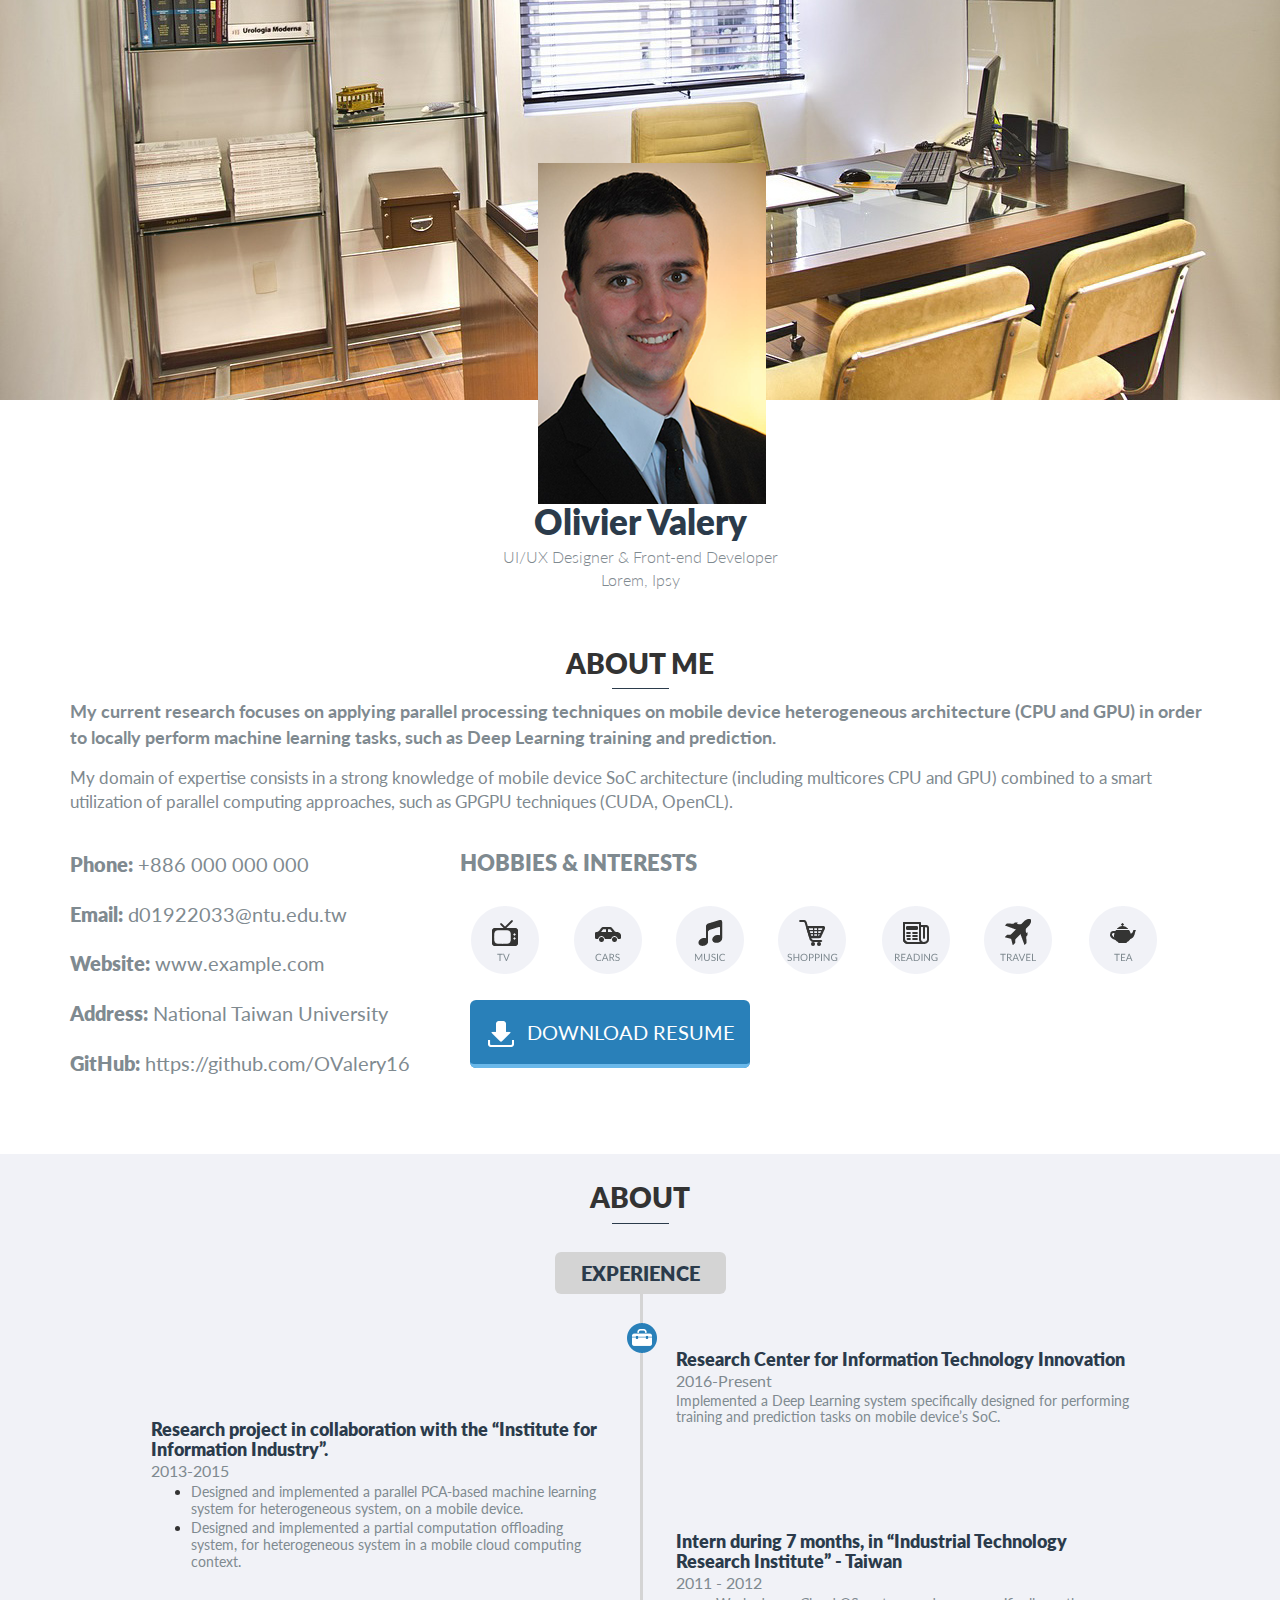
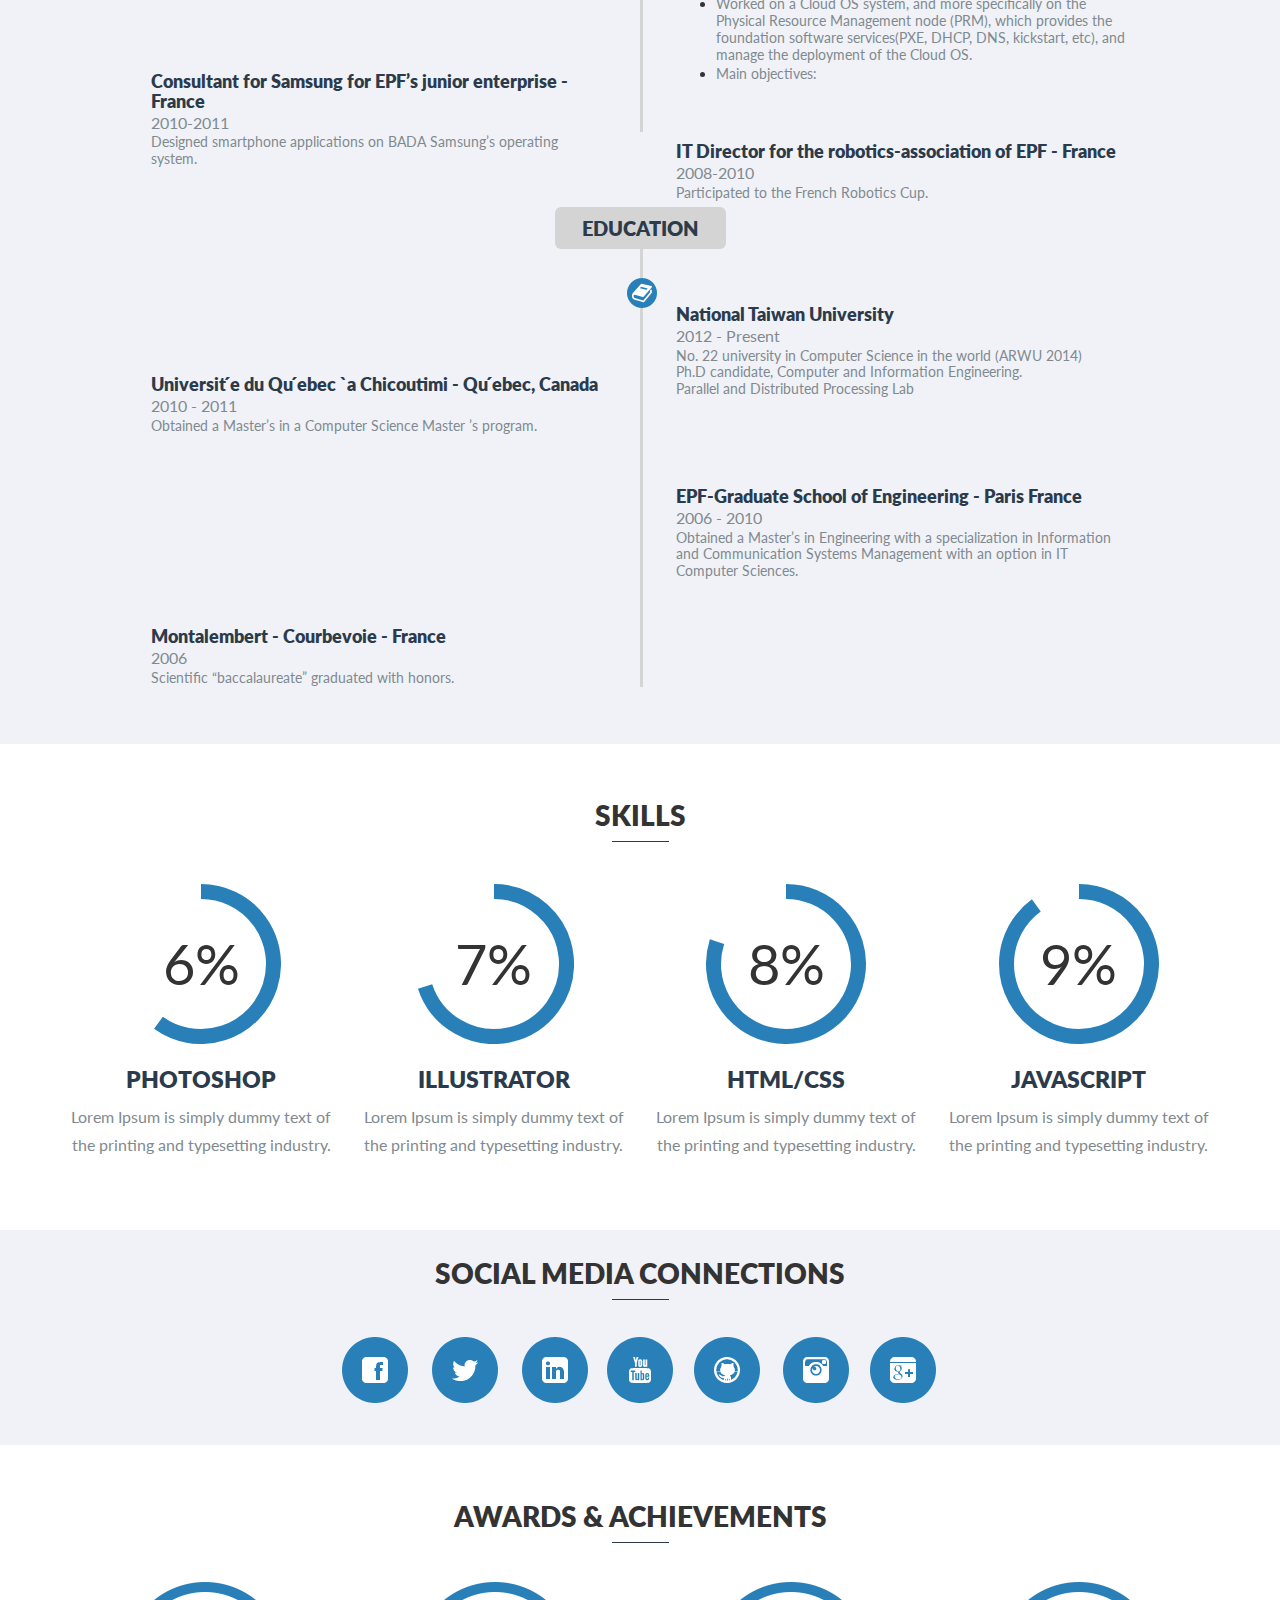
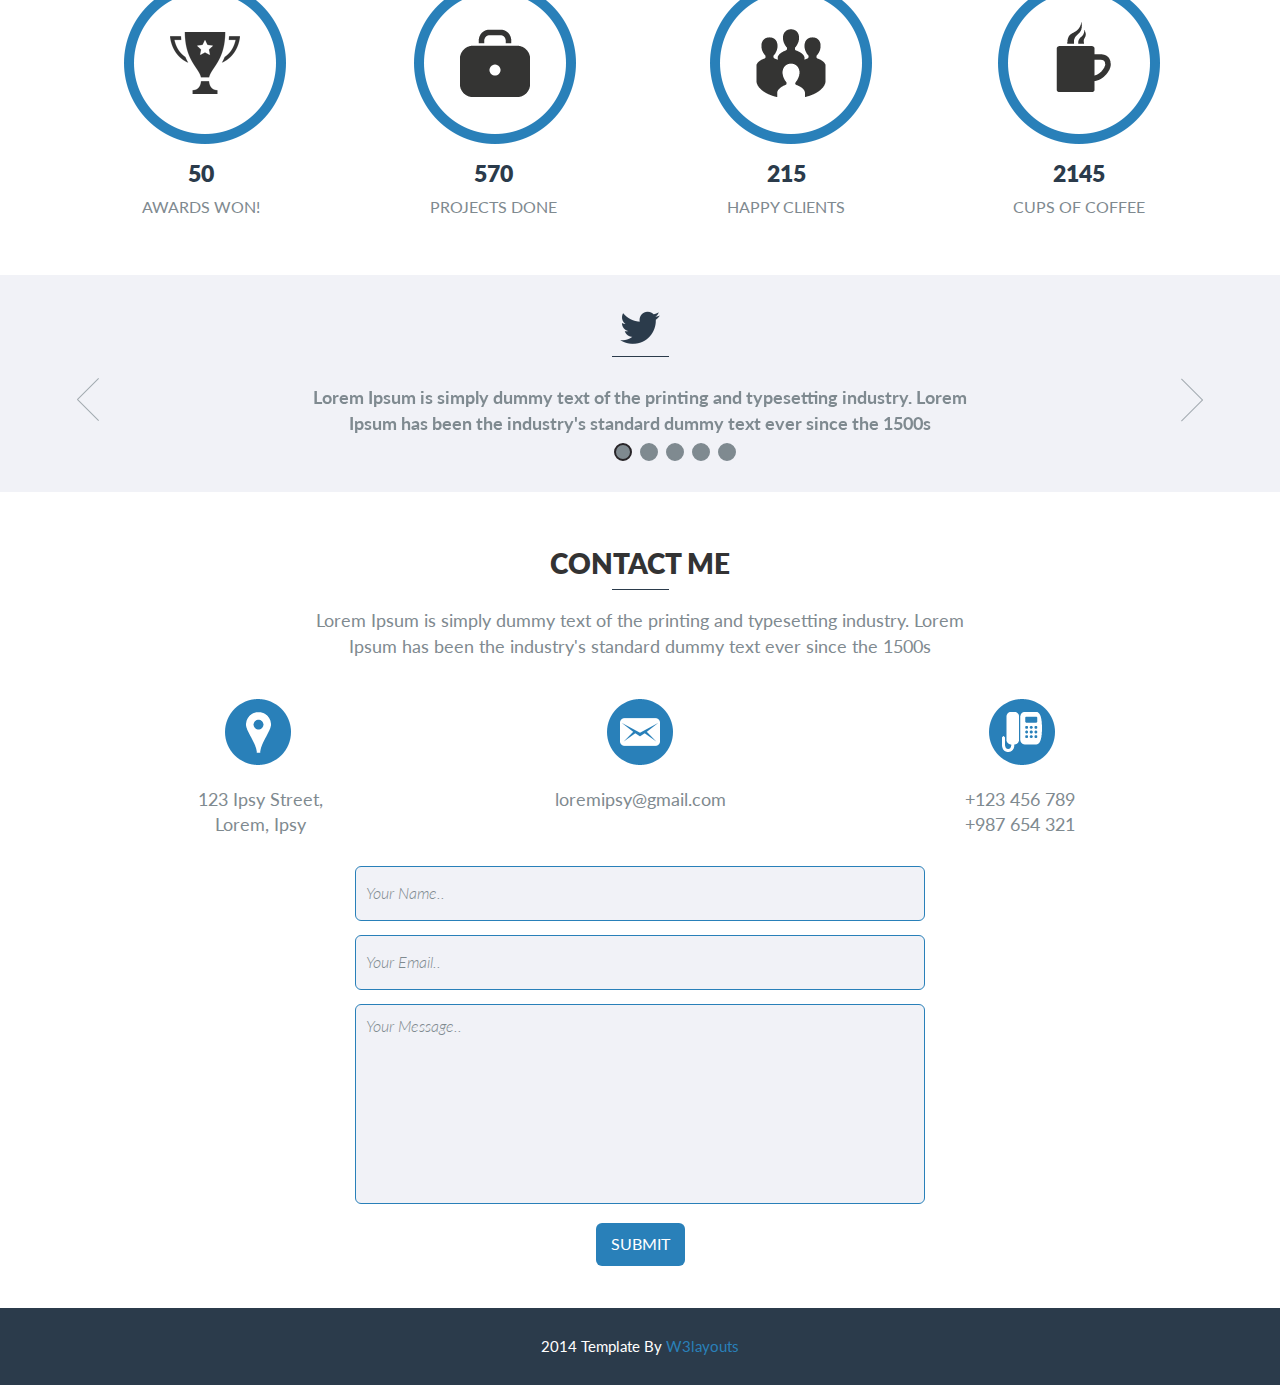
==== commit efc6d375: "Add files via upload" ====
--- a/web/index.html
+++ b/web/index.html
@@ -44,11 +44,16 @@
 				<div class="row about-row">
 					<div class="col-md-4 about-row-column">
 						<ul class="about-details">
-							<li><p>Birthday: <span>8/7/1993</span></p></li>
-							<li><p>Phone: <span>+0000 000 00</span></p></li>
+						
+							<!-- <li><p>Birthday: <span>8/7/1993</span></p></li> -->
+							
+							<li><p>Phone: <span>+886 000 000 000</span></p></li>
 							<li><p>Email:  <span><a href="mailto:d01922033@ntu.edu.tw">d01922033@ntu.edu.tw</a></span></p></li>
-							<li><p>Website: <span><a href="http://w3layouts.com">www.Loremipsy.me</a></span></p></li>
-							<li><p>Address: <span>123 Ipsy Street, Lorem, Ipsy</span></p></li>
+							<li><p>Website: <span><a href="http://samuelperez.twbbs.org/web/">www.example.com</a></span></p></li>
+							<li><p>Address: <span>National Taiwan University</span></p></li>
+							
+							<li><p>GitHub: <span><a href="https://github.com/OValery16">https://github.com/OValery16</a></span></p></li>
+							
 						</ul>
 					</div>
 					<div class="col-md-8 about-row-column">
@@ -62,7 +67,7 @@
 							<li><i class="travel"></i></li>
 							<li><i class="tea"></i></li>
 						</ul>
-						<a href="" class="download"><span></span>Download Resume</a>
+						<a href="documents/resume.pdf" class="download"><span></span>Download Resume</a>
 					</div>
 					<div class="clearfix"></div>
 				</div>
@@ -113,6 +118,12 @@
 					<h5>Consultant for Samsung for EPF’s junior enterprise - France</h5>
 					<small>2010-2011</small>					
 					<p>Designed smartphone applications on BADA Samsung’s operating system.</p>					
+				</div>
+				
+				<div class="exp-devide-grid-rightc">
+					<h5>IT Director for the robotics-association of EPF - France</h5>
+					<small>2008-2010</small>
+					<p>Participated to the French Robotics Cup.</p>
 				</div>
 				
 				
--- a/web/css/style.css
+++ b/web/css/style.css
@@ -183,7 +183,7 @@
 /*--- Experience Starts Here ----*/
 .experience{
 	background:#f1f2f7; 
-	min-height:1050px;
+	min-height:1190px;
 }
 
 .exp-top{
@@ -251,20 +251,20 @@
 	top:1.5em;
 	
 }
-.exp-devide-grid-right h5, .exp-devide-grid-left h5, .exp-devide-grid-rightb h5, .exp-devide-grid-leftb h5{ /*Add more content (Title)*/
+.exp-devide-grid-right h5, .exp-devide-grid-left h5, .exp-devide-grid-rightb h5, .exp-devide-grid-leftb h5, .exp-devide-grid-rightc h5{ /*Add more content (Title)*/
 	color:#2b3b4b;
 	text-transform:none;
 	font-size:18px;
 	font-weight:800;
 	margin:0;
 }
-.exp-devide-grid-right small, .exp-devide-grid-left small, .exp-devide-grid-rightb small, .exp-devide-grid-leftb small{ /*Add more content (Period)*/
+.exp-devide-grid-right small, .exp-devide-grid-left small, .exp-devide-grid-rightb small, .exp-devide-grid-leftb small, .exp-devide-grid-rightc small{ /*Add more content (Period)*/
 	font-size:16px;
 	font-weight:400;
 	color:#7f8a90;
 	padding:0 0 10px 0;
 }
-.exp-devide-grid-right p, .exp-devide-grid-left p, .exp-devide-grid-rightb p, .exp-devide-grid-leftb p{
+.exp-devide-grid-right p, .exp-devide-grid-left p, .exp-devide-grid-rightb p, .exp-devide-grid-leftb p, .exp-devide-grid-rightc p{ /*Add more content (Description)*/
 	font-size:14px;
 	font-weight:400;
 	color:#7f8a90;
@@ -299,7 +299,7 @@
 	
 }
 
-/*--- aditional_01 --- */
+/*--- aditional_04 --- */
 .exp-devide-grid-leftb{
 	width:40%;
 	text-align:left;
@@ -315,10 +315,24 @@
 	
 }
 
-
+/*--- aditional_05 --- */
+.exp-devide-grid-rightc{
+	width:40%;
+	text-align:left;
+	position:absolute;
+	top: 35em;
+	left: 43.255em;
+}
+.exp-devide-grid-rightc:before{
+	content:url(../images/sec-d.png)no-repeat 0px 0px;
+	position:relative;
+	left:-3em;
+	top:1.5em;
+	
+}
 
 .education{
-	margin-top:35%;
+	margin-top:45%; /*Original 35%*/
 }
 /*--- Experience Ends Here ----*/
 
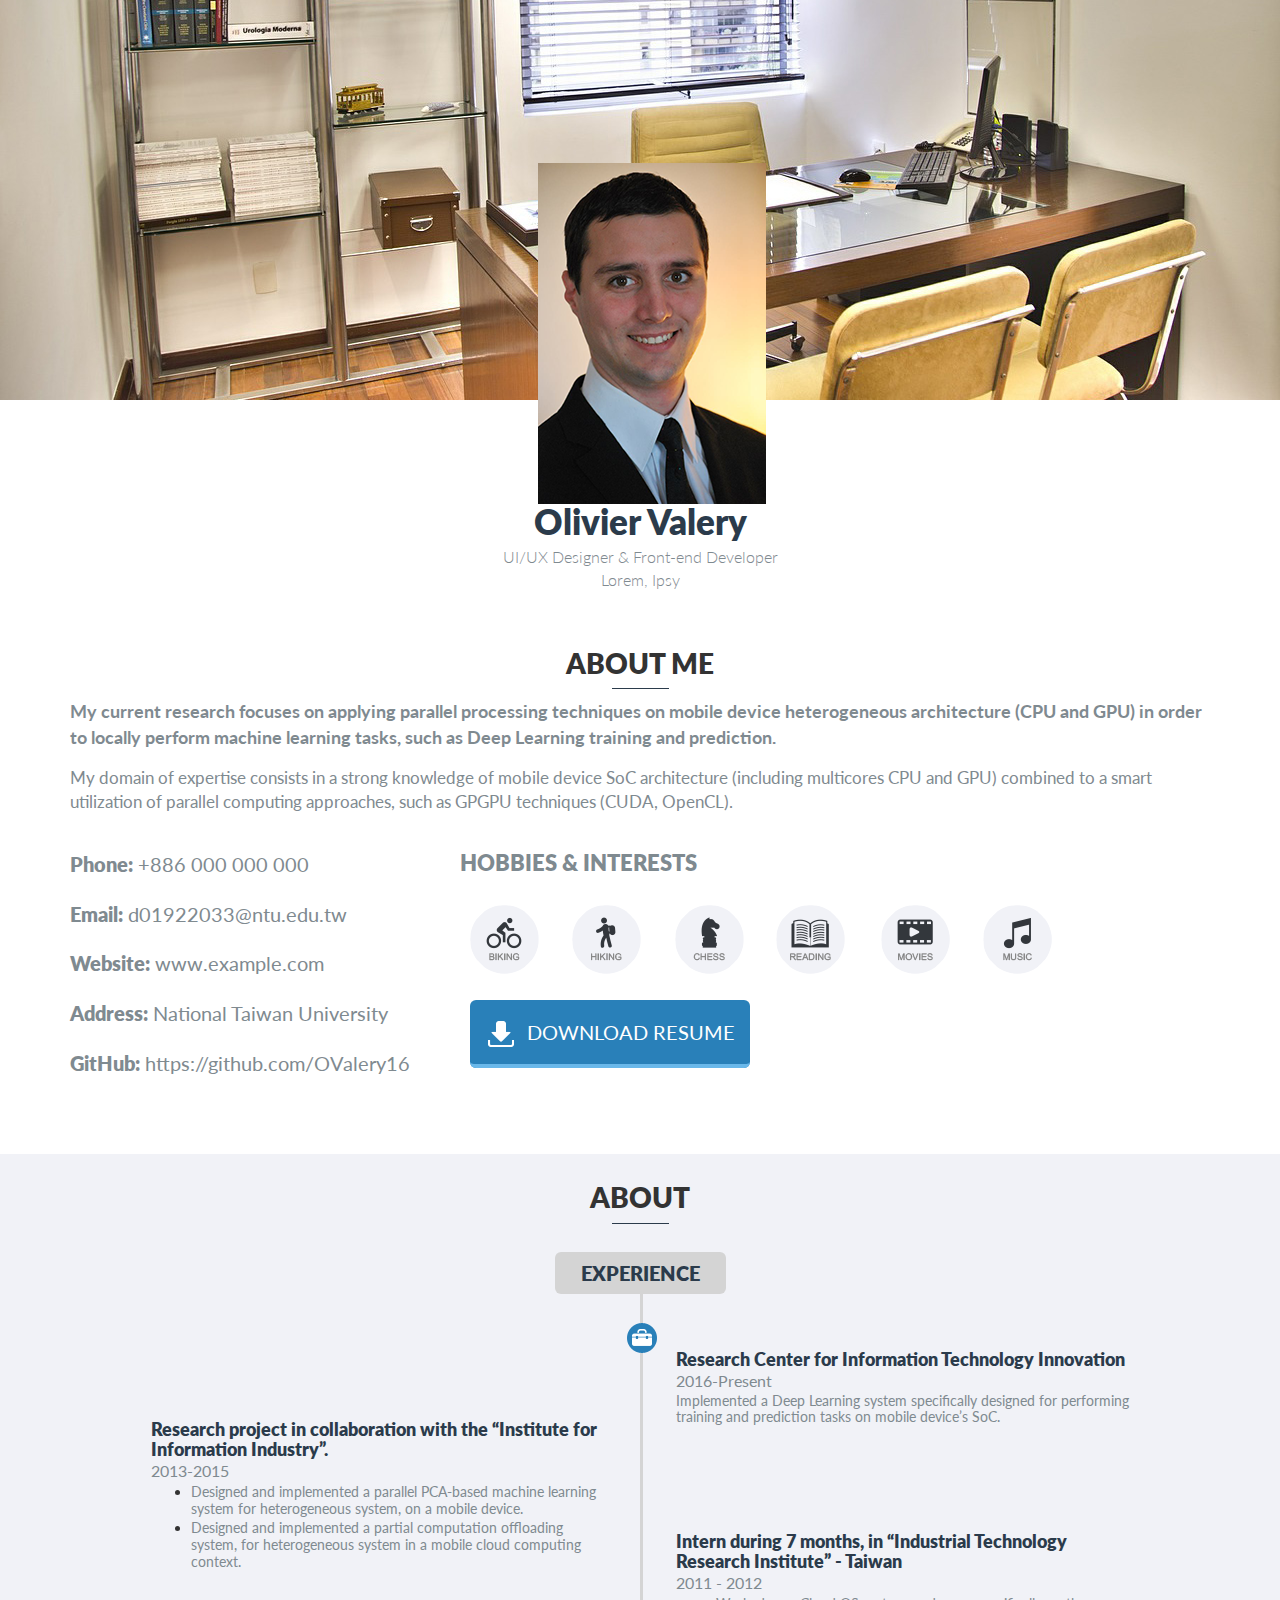
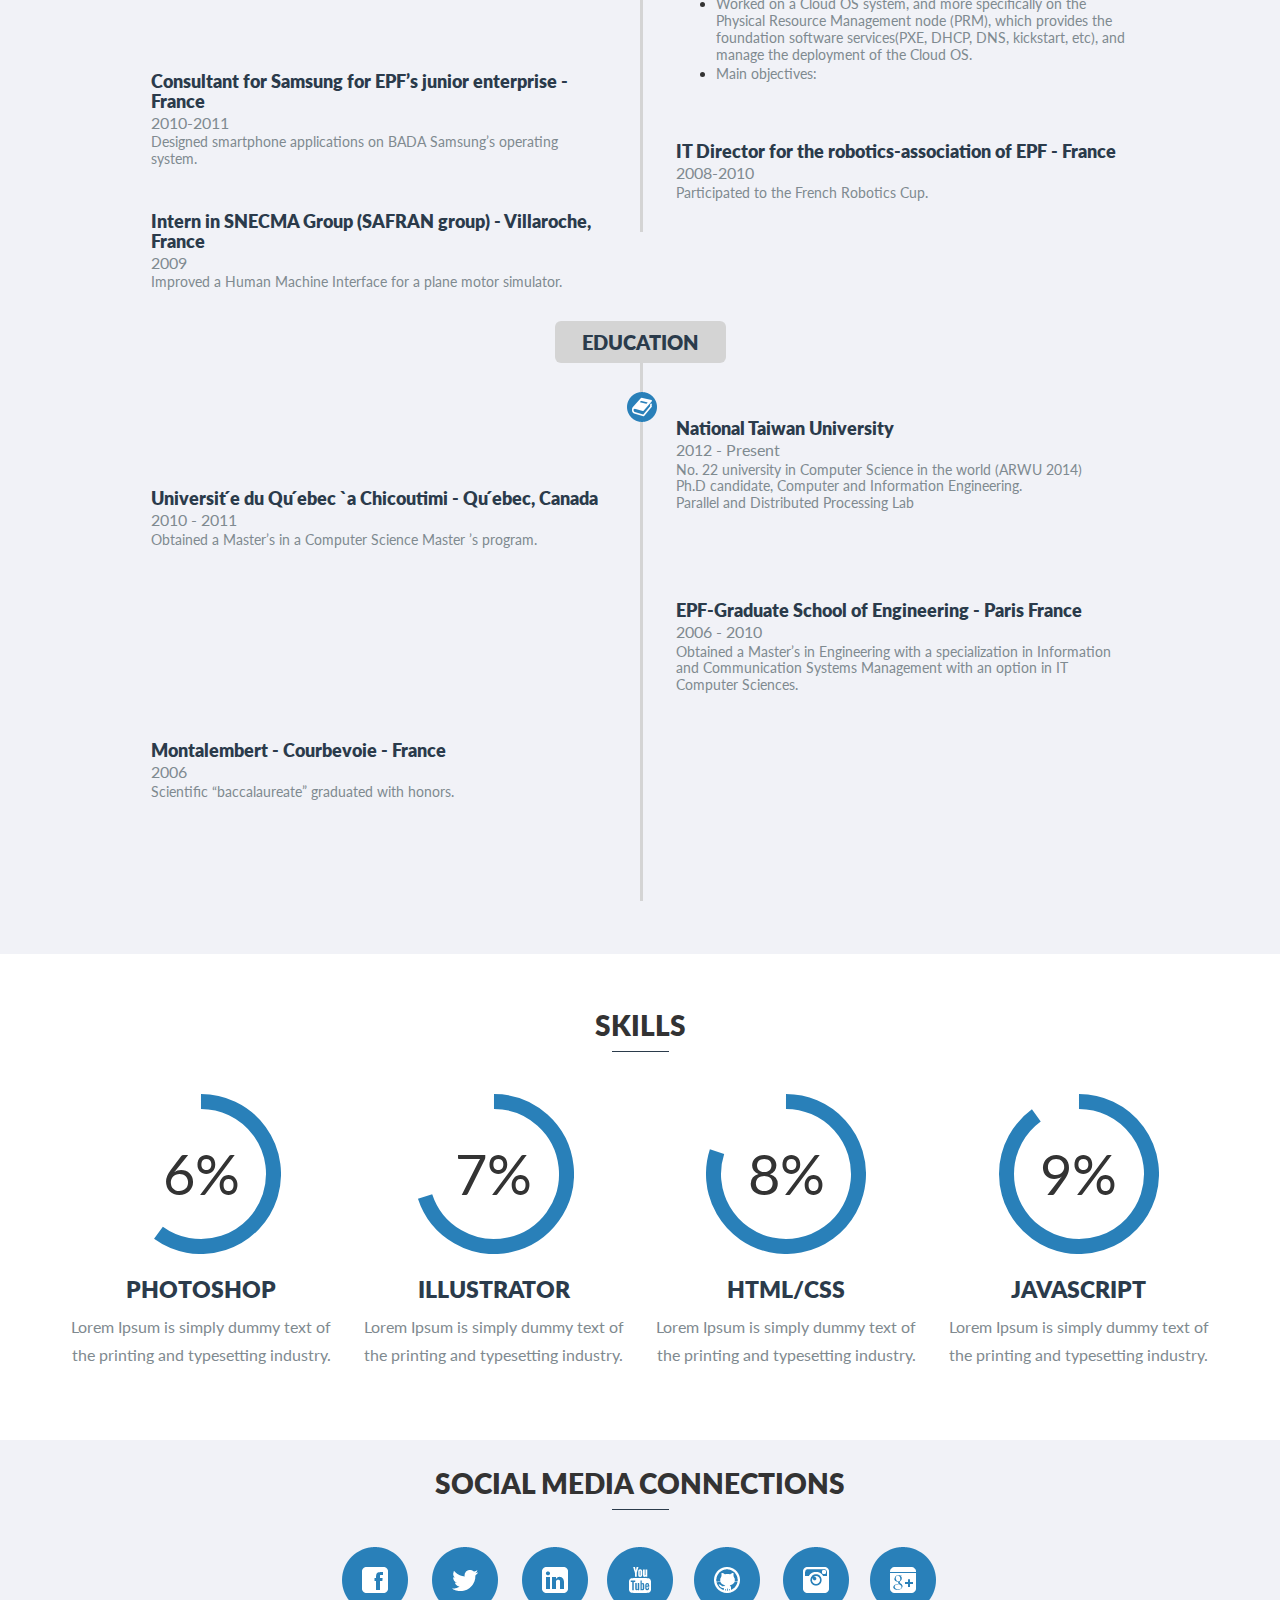
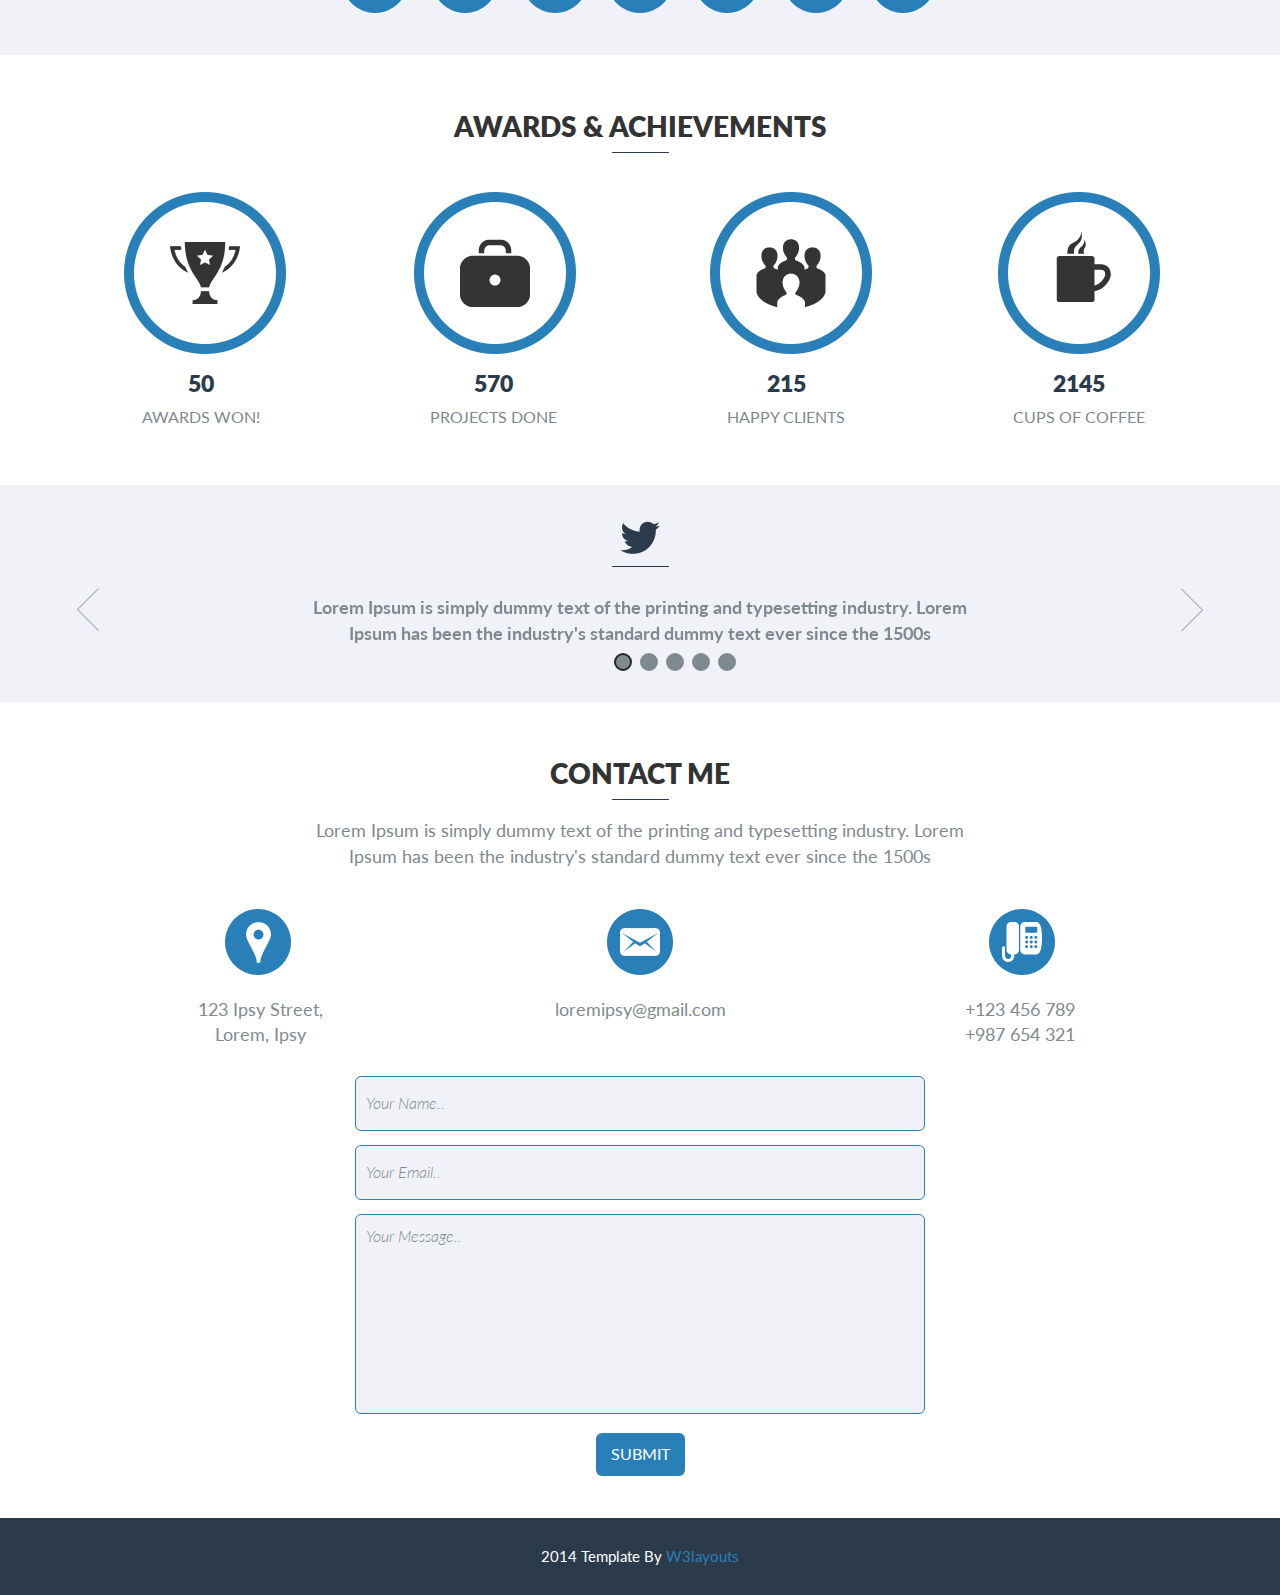
==== commit c5d69e49: "Add files via upload" ====
--- a/web/index.html
+++ b/web/index.html
@@ -65,7 +65,7 @@
 							<li><i class="shopping"></i></li>
 							<li><i class="reading"></i></li>
 							<li><i class="travel"></i></li>
-							<li><i class="tea"></i></li>
+							<!--- <li><i class="tea"></i></li> --->
 						</ul>
 						<a href="documents/resume.pdf" class="download"><span></span>Download Resume</a>
 					</div>
@@ -124,6 +124,12 @@
 					<h5>IT Director for the robotics-association of EPF - France</h5>
 					<small>2008-2010</small>
 					<p>Participated to the French Robotics Cup.</p>
+				</div>
+				
+				<div class="exp-devide-grid-leftc">
+					<h5>Intern in SNECMA Group (SAFRAN group) - Villaroche, France</h5>
+					<small>2009</small>
+					<p>Improved a Human Machine Interface for a plane motor simulator.</p>
 				</div>
 				
 				
--- a/web/css/style.css
+++ b/web/css/style.css
@@ -183,7 +183,7 @@
 /*--- Experience Starts Here ----*/
 .experience{
 	background:#f1f2f7; 
-	min-height:1190px;
+	min-height:1400px;
 }
 
 .exp-top{
@@ -213,7 +213,7 @@
 }
 span.devide-line{
 	width:3px;
-	height:450px;
+	height:550px;
 	position:absolute;
 	top:30px;
 	display:initial;
@@ -251,20 +251,20 @@
 	top:1.5em;
 	
 }
-.exp-devide-grid-right h5, .exp-devide-grid-left h5, .exp-devide-grid-rightb h5, .exp-devide-grid-leftb h5, .exp-devide-grid-rightc h5{ /*Add more content (Title)*/
+.exp-devide-grid-right h5, .exp-devide-grid-left h5, .exp-devide-grid-rightb h5, .exp-devide-grid-leftb h5, .exp-devide-grid-rightc h5, .exp-devide-grid-leftc h5{ /*Add more content (Title)*/
 	color:#2b3b4b;
 	text-transform:none;
 	font-size:18px;
 	font-weight:800;
 	margin:0;
 }
-.exp-devide-grid-right small, .exp-devide-grid-left small, .exp-devide-grid-rightb small, .exp-devide-grid-leftb small, .exp-devide-grid-rightc small{ /*Add more content (Period)*/
+.exp-devide-grid-right small, .exp-devide-grid-left small, .exp-devide-grid-rightb small, .exp-devide-grid-leftb small, .exp-devide-grid-rightc small, .exp-devide-grid-leftc small{ /*Add more content (Period)*/
 	font-size:16px;
 	font-weight:400;
 	color:#7f8a90;
 	padding:0 0 10px 0;
 }
-.exp-devide-grid-right p, .exp-devide-grid-left p, .exp-devide-grid-rightb p, .exp-devide-grid-leftb p, .exp-devide-grid-rightc p{ /*Add more content (Description)*/
+.exp-devide-grid-right p, .exp-devide-grid-left p, .exp-devide-grid-rightb p, .exp-devide-grid-leftb p, .exp-devide-grid-rightc p, .exp-devide-grid-leftc p{ /*Add more content (Description)*/
 	font-size:14px;
 	font-weight:400;
 	color:#7f8a90;
@@ -331,8 +331,24 @@
 	
 }
 
+/*--- aditional_06 --- */
+.exp-devide-grid-leftc{
+	width:40%;
+	text-align:left;
+	position:absolute;
+	top:40em;
+	left: 5.8em;
+}
+.exp-devide-grid-leftc:before{
+	content:url(../images/sec-d.png)no-repeat 0px 0px;
+	position:relative;
+	left:3em;
+	top:1.5em;
+	
+}
+
 .education{
-	margin-top:45%; /*Original 35%*/
+	margin-top:55%; /*Original 35%*/
 }
 /*--- Experience Ends Here ----*/
 
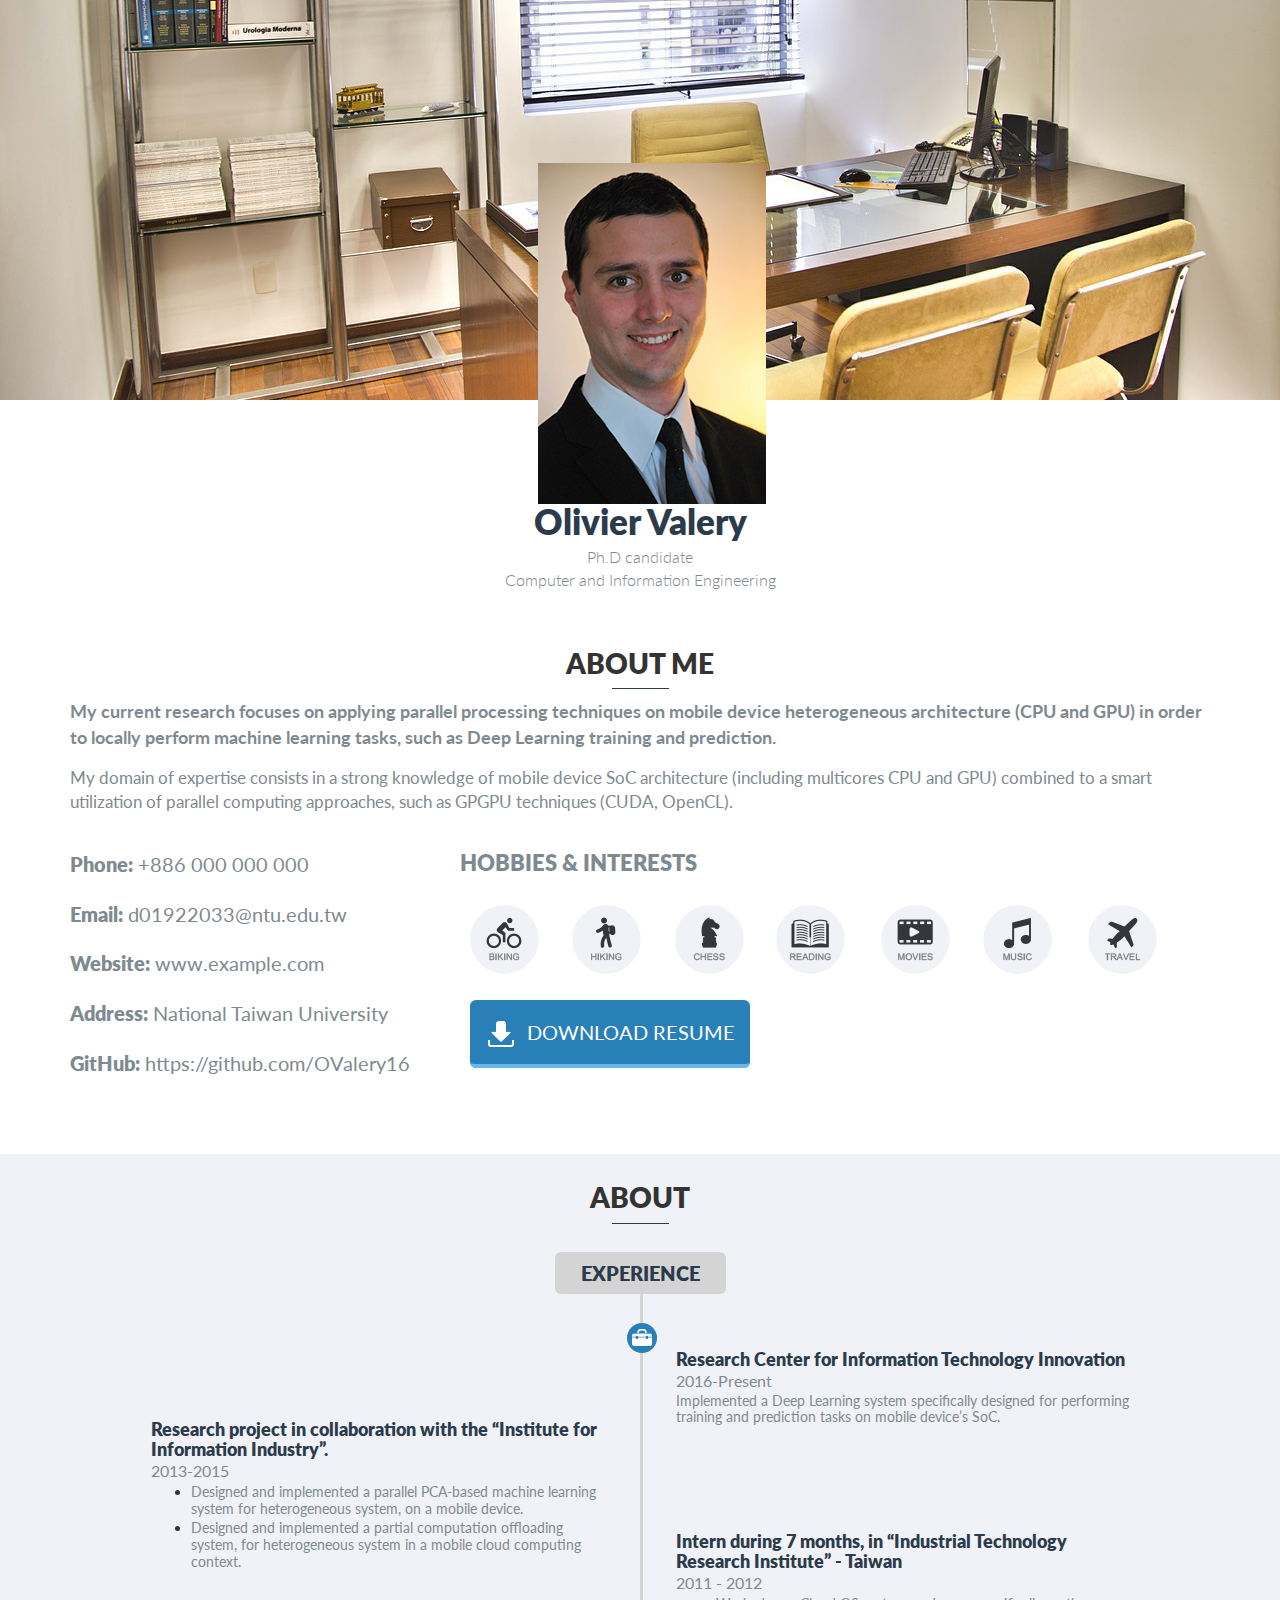
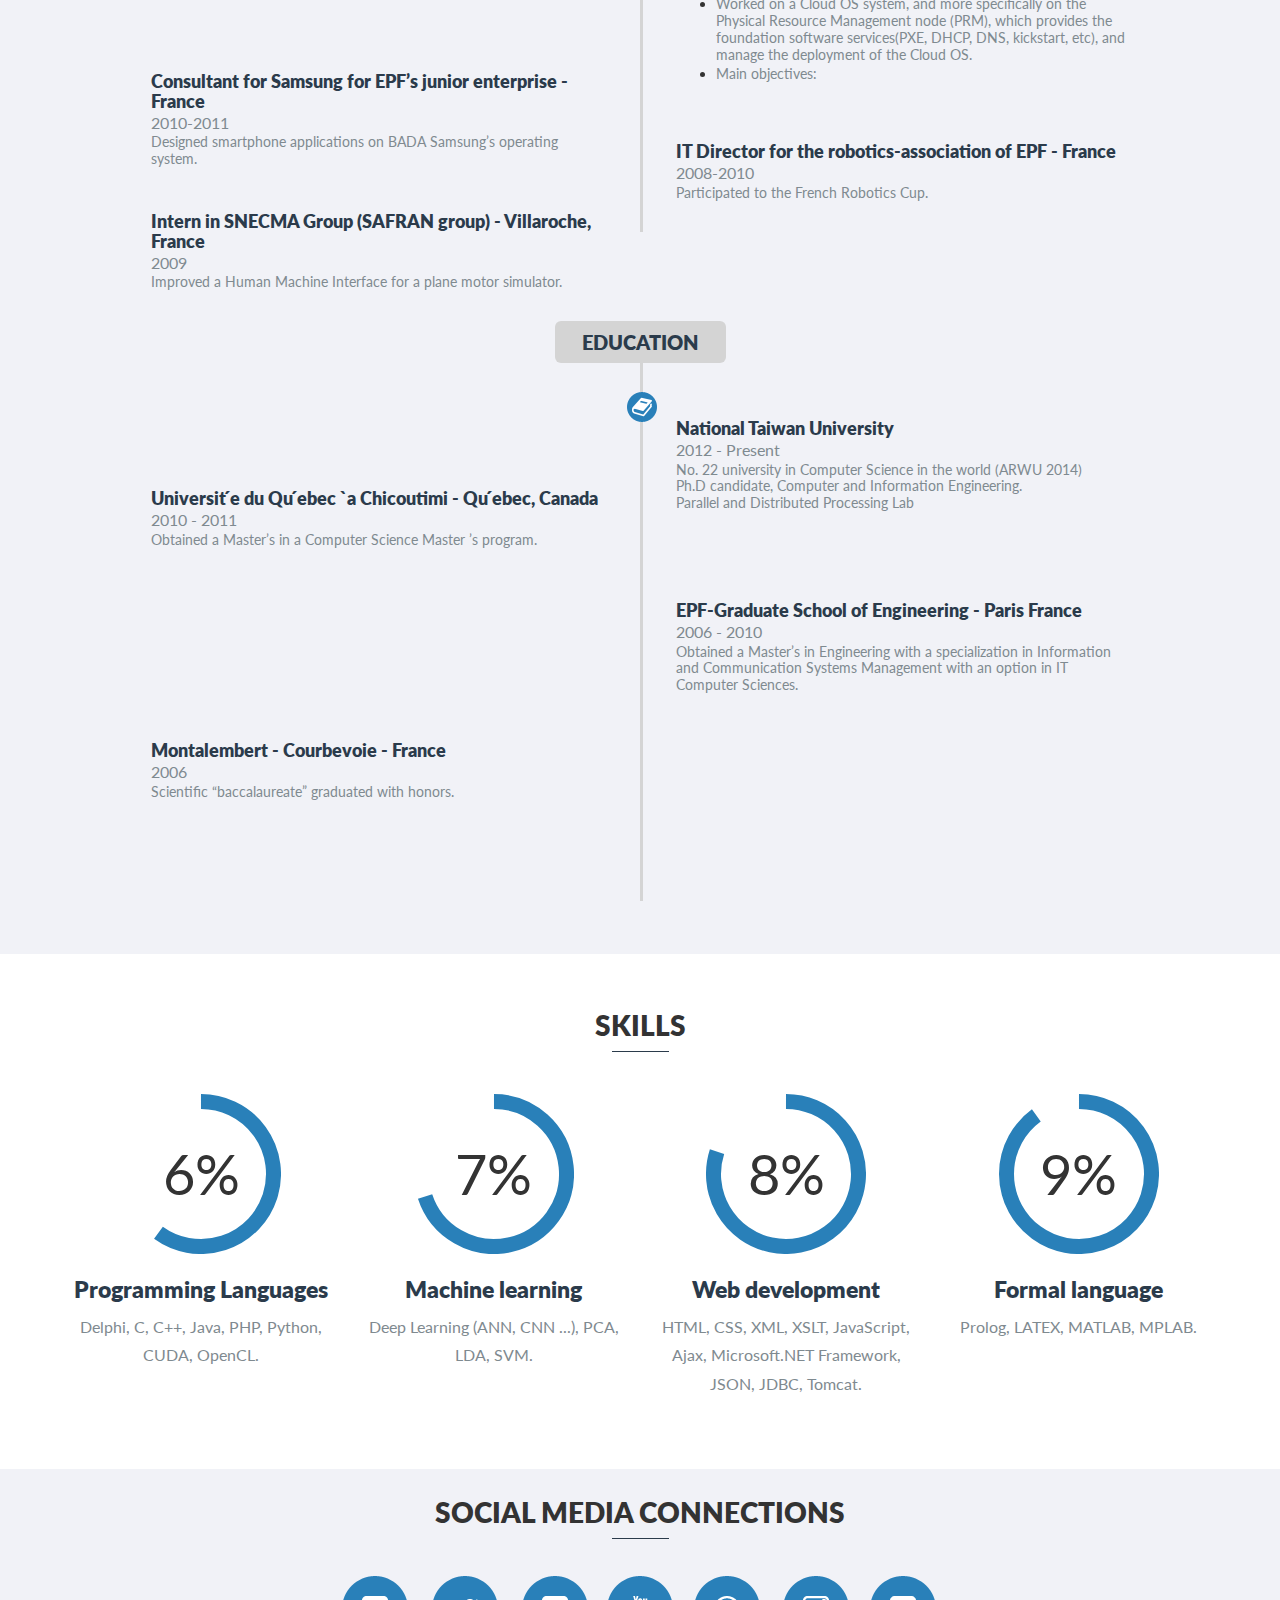
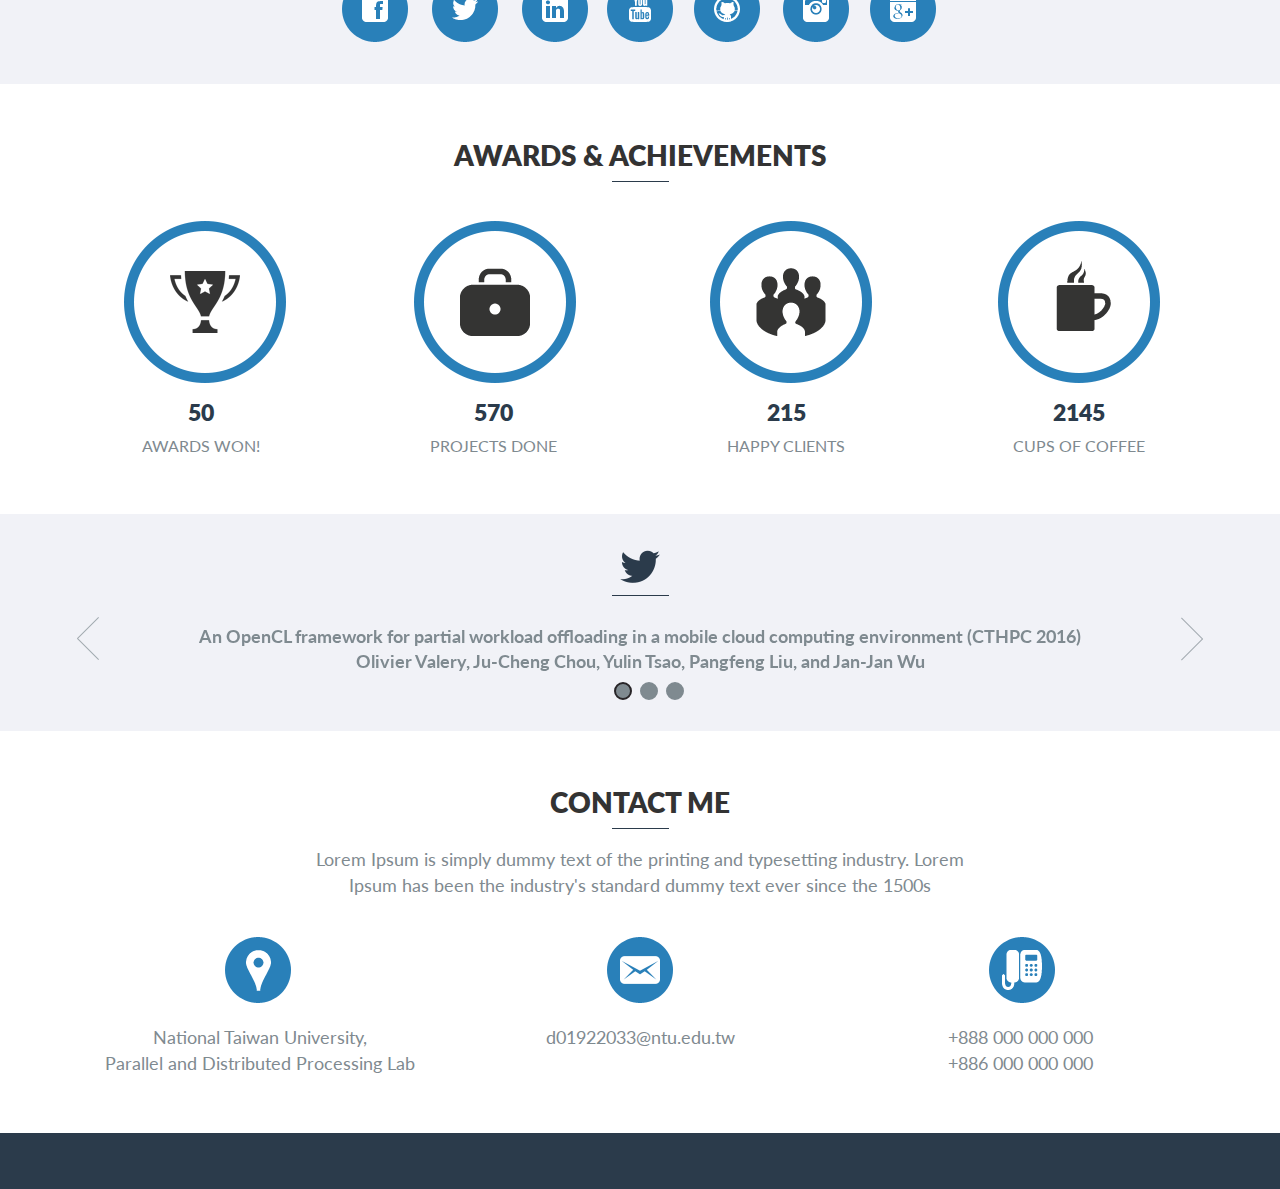
==== commit 84364698: "Add files via upload" ====
--- a/web/index.html
+++ b/web/index.html
@@ -30,7 +30,7 @@
 	</div>
 	<div class="header-top">
 				<h2>Olivier Valery</h2>
-				<small>UI/UX Designer & Front-end Developer <br>Lorem, Ipsy</small>
+				<small>Ph.D candidate <br>Computer and Information Engineering</small>
 	</div>
 	<!-- Header Ends Here ---->
 	<!--- About Me Starts Here --->
@@ -65,7 +65,7 @@
 							<li><i class="shopping"></i></li>
 							<li><i class="reading"></i></li>
 							<li><i class="travel"></i></li>
-							<!--- <li><i class="tea"></i></li> --->
+							<li><i class="tea"></i></li>
 						</ul>
 						<a href="documents/resume.pdf" class="download"><span></span>Download Resume</a>
 					</div>
@@ -182,29 +182,29 @@
 									<div class="col-md-3 skill-column">	
 										<div class="skill-grid">
 											<div class="circle" id="circles-1"></div>									
-											 <h3>PHOTOSHOP</h3>	
-											 <p>Lorem Ipsum is simply dummy text of the printing and typesetting industry.</p>
+											 <h3>Programming Languages</h3>	
+											 <p>Delphi, C, C++, Java, PHP, Python, CUDA, OpenCL.</p>
 										 </div>								  
 									</div>
 									<div class="col-md-3 skill-column">	
 										<div class="skill-grid">
 											<div class="circle" id="circles-2"></div>									
-											 <h3>ILLUSTRATOR</h3>	
-											 <p>Lorem Ipsum is simply dummy text of the printing and typesetting industry.</p>
+											 <h3>Machine learning</h3>	
+											 <p>Deep Learning (ANN, CNN ...), PCA, LDA, SVM.</p>
 										 </div>								  
 									</div>
 									<div class="col-md-3 skill-column">	
 										<div class="skill-grid">
 											<div class="circle" id="circles-3"></div>									
-											 <h3>HTML/CSS</h3>	
-											 <p>Lorem Ipsum is simply dummy text of the printing and typesetting industry.</p>
+											 <h3>Web development</h3>	
+											 <p>HTML, CSS, XML, XSLT, JavaScript, Ajax, Microsoft.NET Framework, JSON, JDBC, Tomcat.</p>
 										 </div>								  
 									</div>
 									<div class="col-md-3 skill-column">	
 										<div class="skill-grid">
 											<div class="circle" id="circles-4"></div>									
-											 <h3>JAVASCRIPT</h3>
-											 <p>Lorem Ipsum is simply dummy text of the printing and typesetting industry.</p>	
+											 <h3>Formal language</h3>
+											 <p>Prolog, LATEX, MATLAB, MPLAB.</p>	
 										 </div>								  
 									</div>
 									<div class="clearfix"> </div>
@@ -299,29 +299,38 @@
 			      <ul class="rslides" id="slider4">
 			        <li>
 			          <div class="slider-top">
-			          	 	<p>Lorem Ipsum is simply dummy text of the printing and typesetting industry. Lorem<br>Ipsum has been the industry's standard dummy text ever since the 1500s</p>
+			          	 	<p>An OpenCL framework for partial workload offloading in a mobile cloud computing environment (CTHPC 2016)<br>Olivier Valery, Ju-Cheng Chou, Yulin Tsao, Pangfeng Liu, and Jan-Jan Wu</p>
 			          </div>
 			        </li>
+					
 			        <li>
 			          <div class="slider-top">
-			          	<p>simply dummy text of the Lorem Ipsum is printing and typesetting industry. Lorem<br>Ipsum has been the industry's standard dummy text ever since the 1500s</p>
+			          	<p>A partial workload offloading framework in a mobile cloud computing context (SOCA 2015)<br>Olivier Valery, Ju-Cheng Chou, Yulin Tsao, Pangfeng Liu, and Jan-Jan Wu</p>
 			          </div>
 			        </li>
-			        <li>
+					
+			        <li>					
 			          <div class="slider-top">
-			          	<p>printing and typesetting Lorem Ipsum is simply dummy text of the printing and typesetting industry. Lorem<br>Ipsum has been the industry's standard dummy text ever since the 1500s</p>
+			          	<p>Adaptive OpenCL Computation Offloading Framework on Mobile Device (ICS 2014)<br>Olivier Valery, Wei-Shu Hung, Ju-Cheng Chou, Pangfeng Liu, and Jan-Jan Wu</p>
 			          </div>
 			        </li>
-			        <li>
+					
+					<!---
+					
+			        <li>					
 			          <div class="slider-top">
 			          	<p>and typesetting Lorem Ipsum is simply dummy text of the printing and typesetting industry. Lorem<br>Ipsum has been the industry's standard dummy text ever since the 1500s</p>
 			          </div>
 			        </li>
+					
 			        <li>
 			          <div class="slider-top">
 			          	<p>typesetting Lorem Ipsum is simply dummy text of the printing and typesetting industry. Lorem<br>Ipsum has been the industry's standard dummy text ever since the 1500s</p>
 			          </div>
 			        </li>
+					
+					--->
+					
 			      </ul>
 			    </div>
 			    <div class="clearfix"> </div>
@@ -363,18 +372,20 @@
 				<div class="row contact-row">
 					<div class="col-md-4 contact-column">
 						<i class="loc"></i>
-						<p>123 Ipsy Street,<br> Lorem, Ipsy</p>
+						<p>National Taiwan University,<br> Parallel and Distributed Processing Lab</p>
 					</div>
 					<div class="col-md-4 contact-column">
 						<i class="mail"></i>
-						<p><a href="mailto:example@gmail.com">loremipsy@gmail.com</a></p>
+						<p><a href="mailto:d01922033@ntu.edu.tw">d01922033@ntu.edu.tw</a></p>
 					</div>
 					<div class="col-md-4 contact-column">
 						<i class="phone"></i>
-						<p>+123 456 789<br>+987 654 321</p>
+						<p>+888 000 000 000<br>+886 000 000 000</p>
 					</div>
 					<div class="clearfix"></div>
 				</div>
+				
+				<!---
 				<div class="contact-form">
 					<div class="text">
 						<input type="text" value="Your Name.." onfocus="this.value = '';" onblur="if (this.value == '') {this.value = 'Your Name..';}"/>
@@ -389,6 +400,8 @@
 						<input type="submit"/>
 					</div>
 				</div>
+				---->
+				
 			</div>
 		</div>
 	</div>
@@ -396,7 +409,7 @@
 	<!--- Footer Starts Here ---->
 	<div class="footer">
 		<div class="container">
-			<p class="copyright">2014 Template By <a href="http://w3layouts.com">W3layouts</a></p>
+			<!--- <p class="copyright">2014 Template By <a href="http://w3layouts.com">W3layouts</a></p> ---->
 		</div>
 	</div>
 	<!--- Footer Ends Here ---->
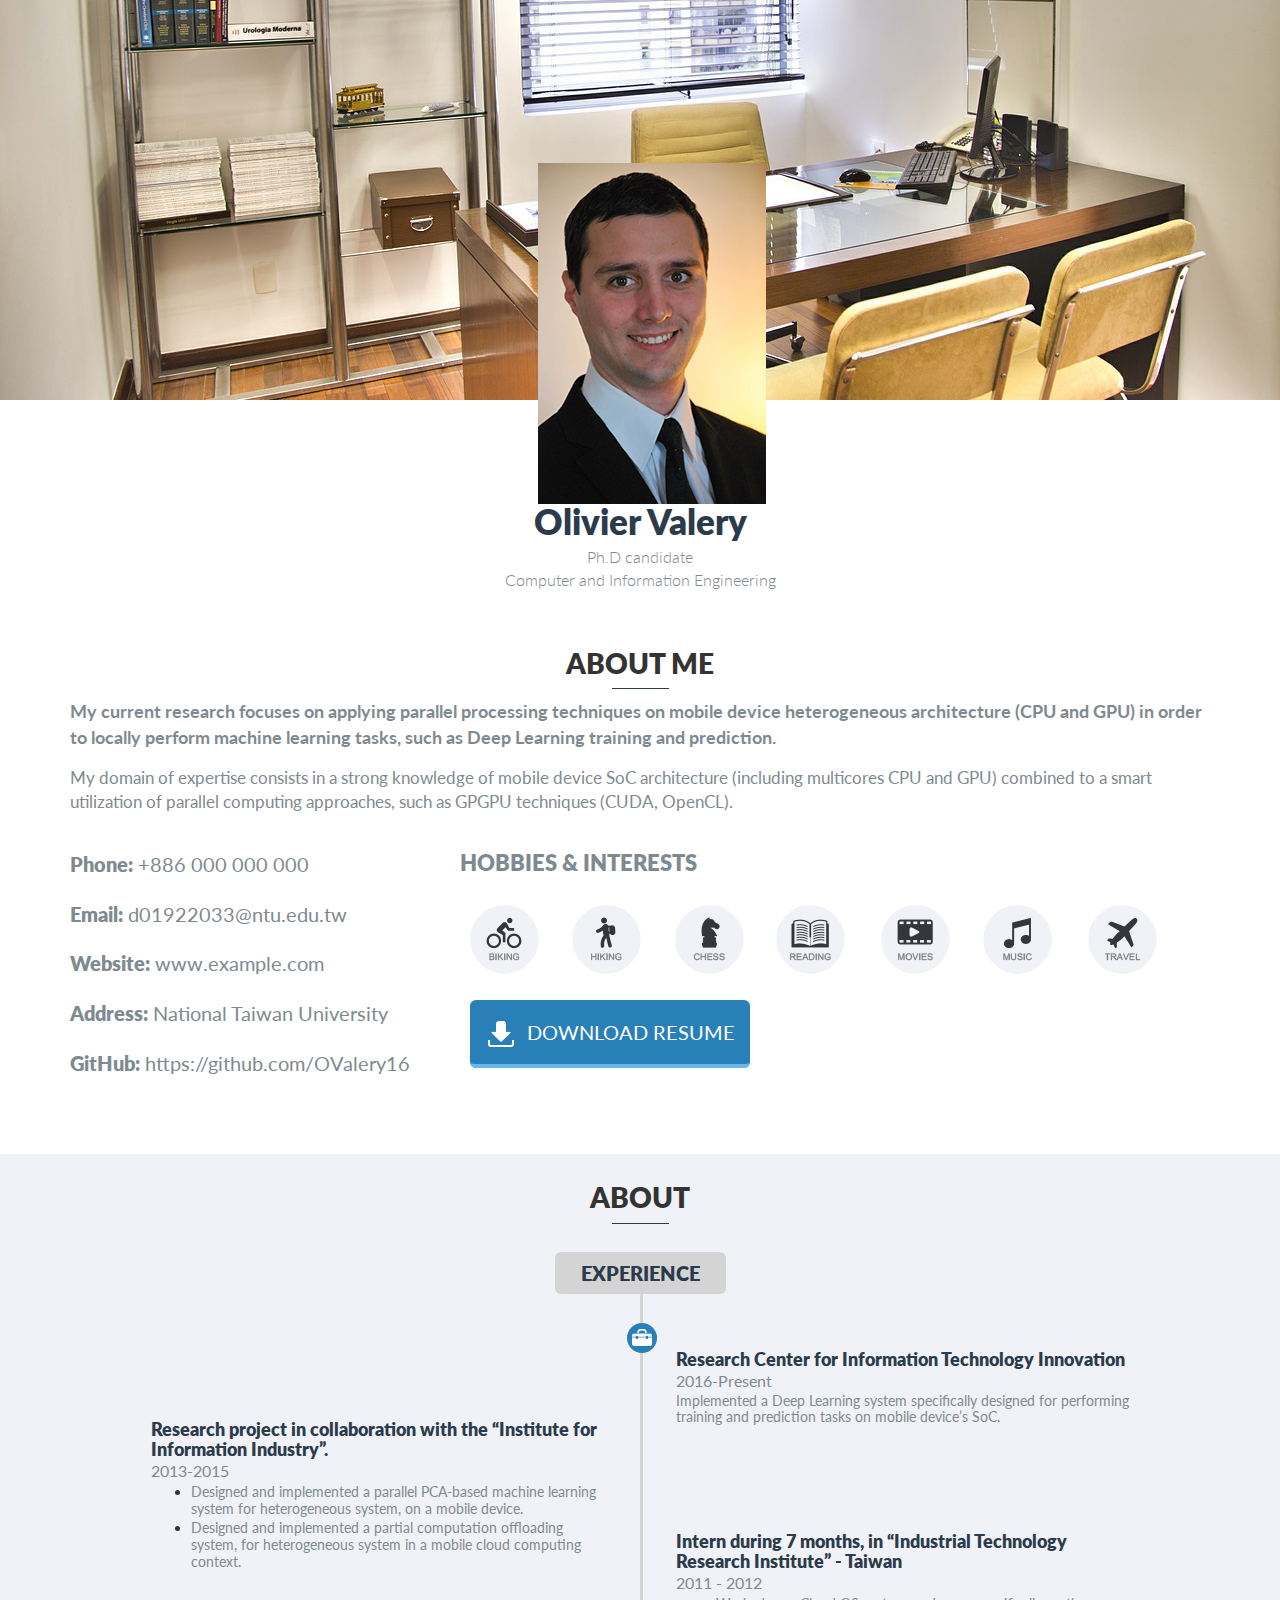
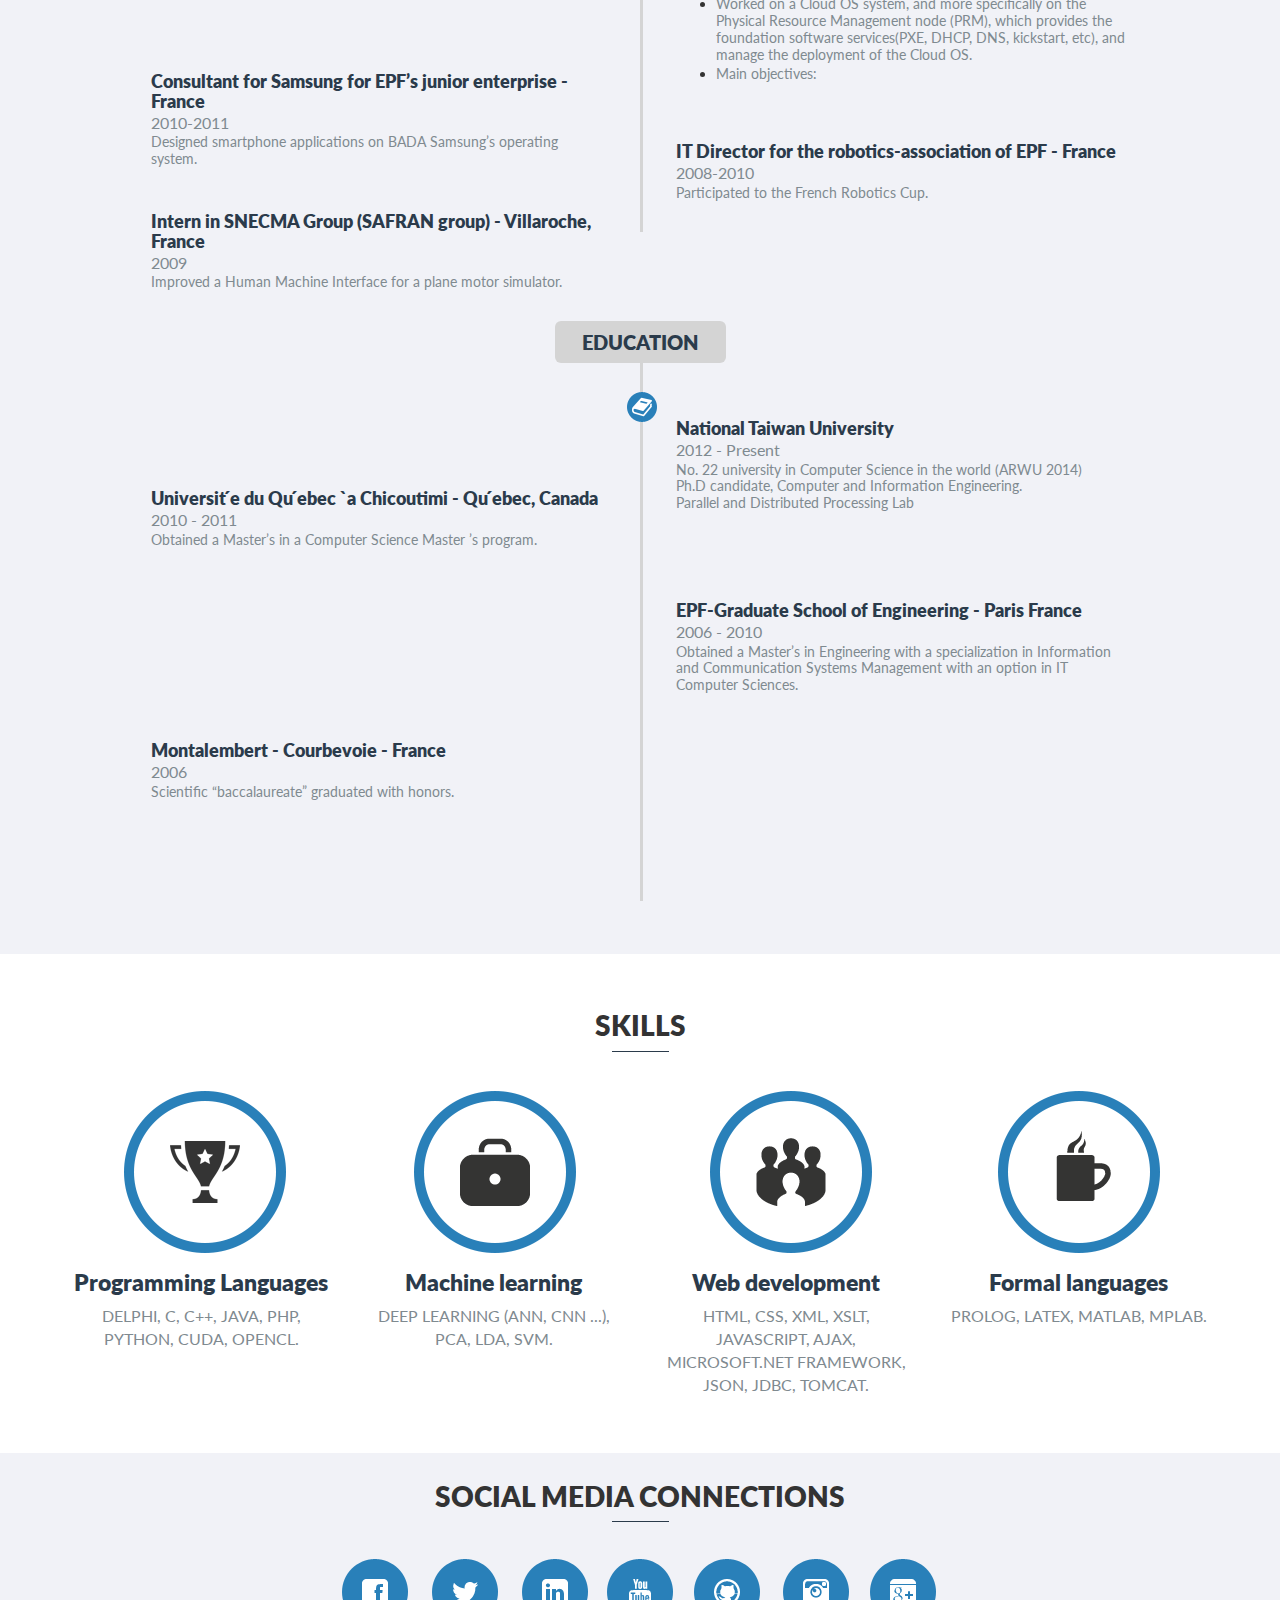
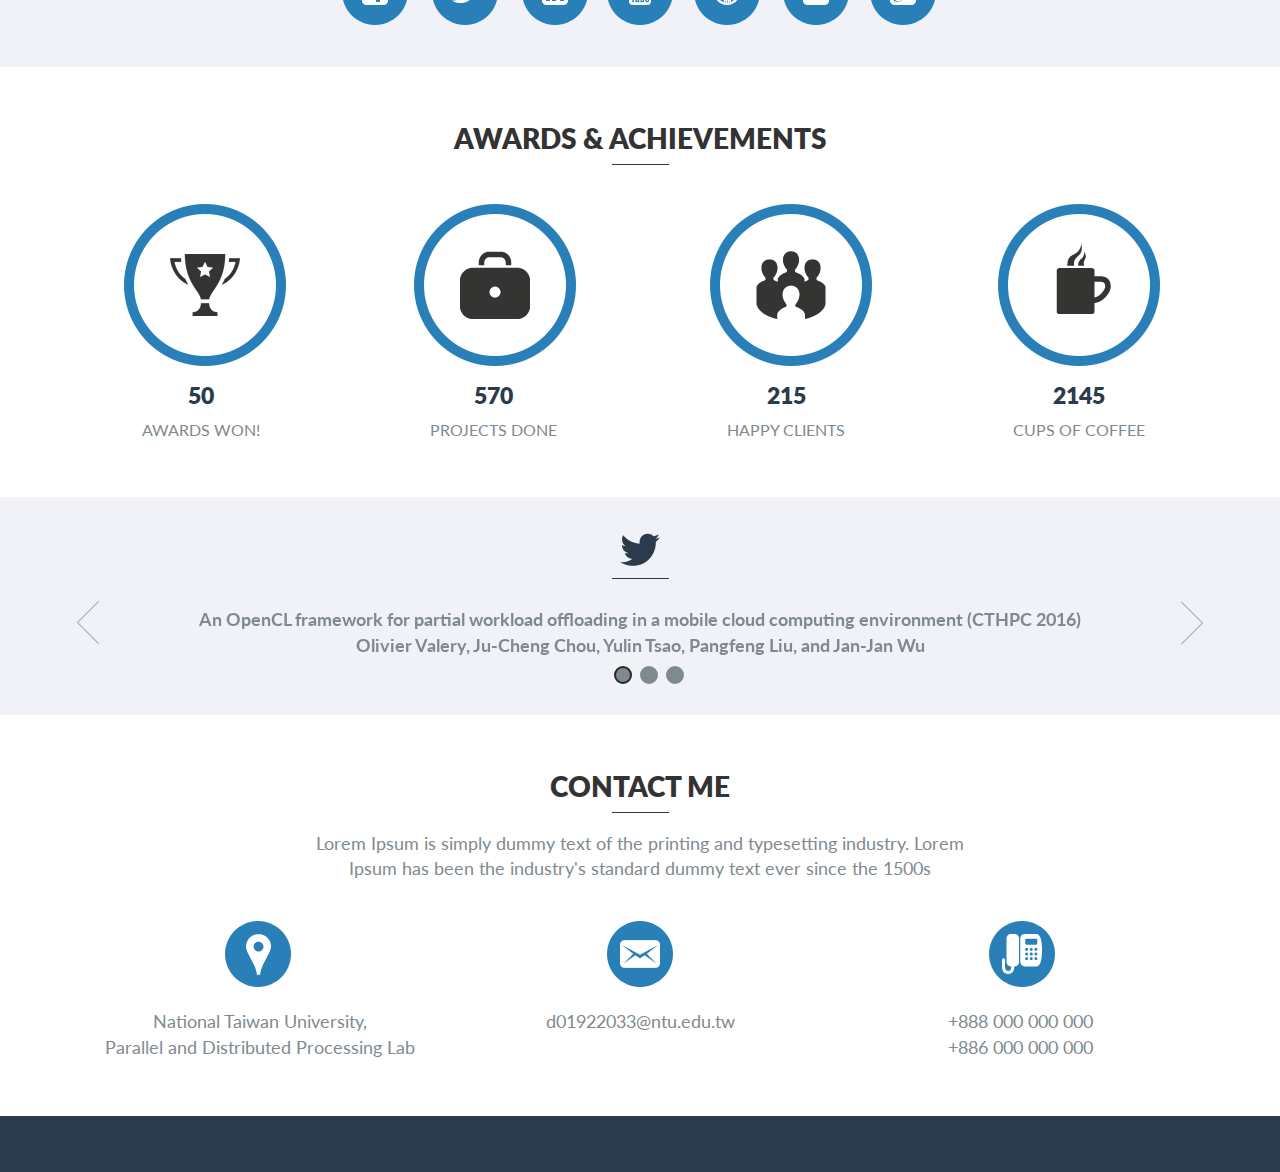
==== commit 981719c0: "Add files via upload" ====
--- a/web/index.html
+++ b/web/index.html
@@ -171,8 +171,45 @@
 			</div>
 		</div>
 	</div>
-	<!--- Experience Ends Here --->
-	<!--- Skills Starts Here --->
+	<!--- Experience Ends Here --->	
+	
+	<!--- TEST Starts Here ---->
+	<div class="awards">
+		<div class="container">
+			<div class="awards-top">
+				<h3 class="top-title">Skills</h3>
+				<span class="line"></span>
+				<div class="row award-row">
+					<div class="col-md-3 award-column">
+						<i class="award"></i>
+						<h5>Programming Languages</h5>
+						<small>Delphi, C, C++, Java, PHP, Python, CUDA, OpenCL.</small>
+					</div>
+					<div class="col-md-3 award-column">
+						<i class="project"></i>
+						<h5>Machine learning</h5>
+						<small>Deep Learning (ANN, CNN ...), PCA, LDA, SVM.</small>
+					</div>
+					<div class="col-md-3 award-column">
+						<i class="client"></i>
+						<h5>Web development</h5>
+						<small>HTML, CSS, XML, XSLT, JavaScript, Ajax, Microsoft.NET Framework, JSON, JDBC, Tomcat.</small>
+					</div>
+					<div class="col-md-3 award-column">
+						<i class="cups"></i>
+						<h5>Formal languages</h5>
+						<small>Prolog, LATEX, MATLAB, MPLAB.</small>
+					</div>
+					<div class="clearfix"></div>
+				</div>
+			</div>
+		</div>
+	</div>
+	<!--- TEST Ends Here ---->
+
+
+	<!--- Skills Starts Here[Original Design] ---> 
+	<!--
 	<div class="skills">
 		<div class="container">
 			<div class="skills-top">
@@ -208,11 +245,12 @@
 										 </div>								  
 									</div>
 									<div class="clearfix"> </div>
-					          </div>
-		</div>
-	</div>
-			<!--- Skill Script --->
-				<script type="text/javascript" src="js/circles.js"></script>
+		                        </div>
+		</div>
+	</div>
+	
+			<!--- Skill Script --->			
+		<!--		<script type="text/javascript" src="js/circles.js"></script>
 						         <script>
 									var colors = [
 											['#fff', '#2980b9'], ['#fff', '#2980b9'], ['#fff', '#2980b9'], ['#fff', '#2980b9']
@@ -233,9 +271,13 @@
 									}
 							
 					</script>
+			
 			<!--- Skill Script --->
-	</div>
+	<!--		
+	</div>	
 	<!--- Skills Ends Here --->
+
+	
 	<!-- Social Media Connections ---->
 	<div class="social-media">
 		<div class="container">
@@ -255,6 +297,8 @@
 		</div>
 	</div>
 	<!-- Social Media Connections ---->
+	
+	
 	<!--- Awards Starts Here ---->
 	<div class="awards">
 		<div class="container">
@@ -288,6 +332,8 @@
 		</div>
 	</div>
 	<!--- Awards Ends Here ---->
+	
+	
 	<!--- Twitter Feed Starts Here ---->
 	<div class="twitter">
 		<div class="container">
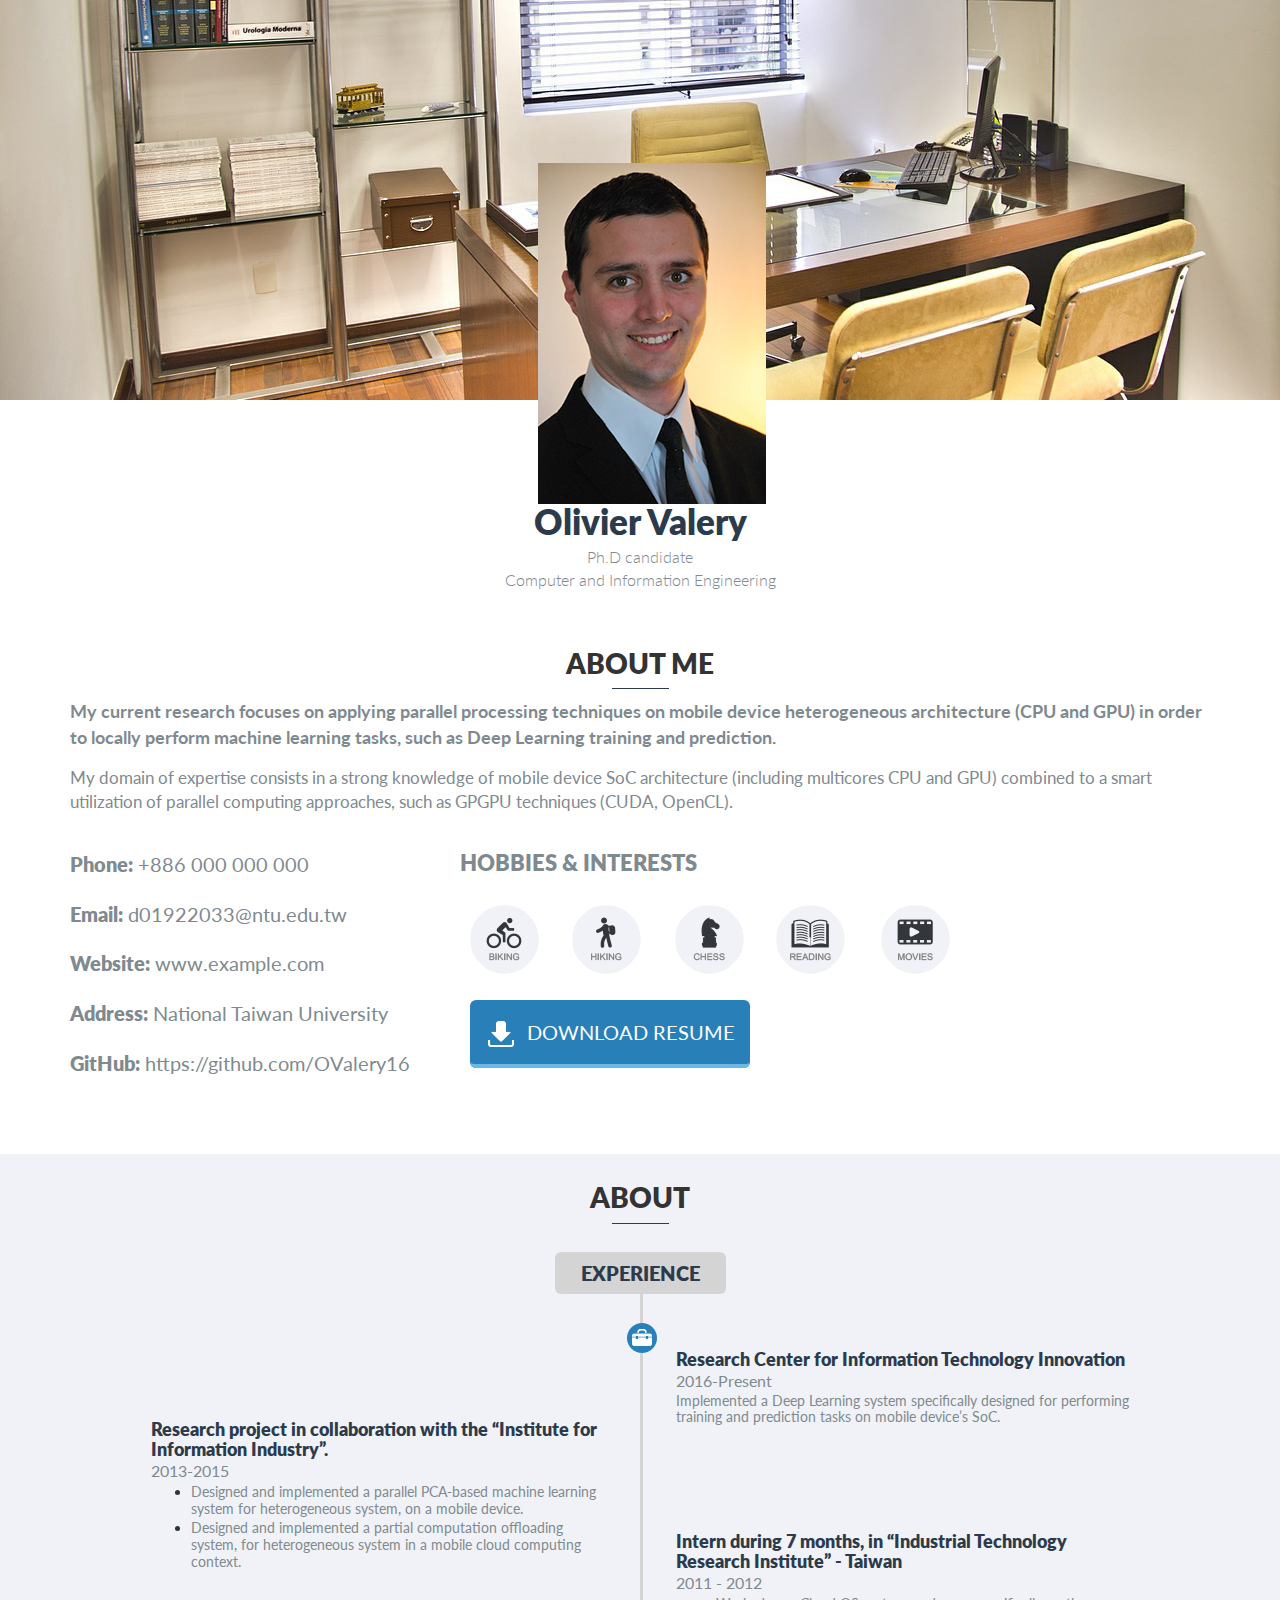
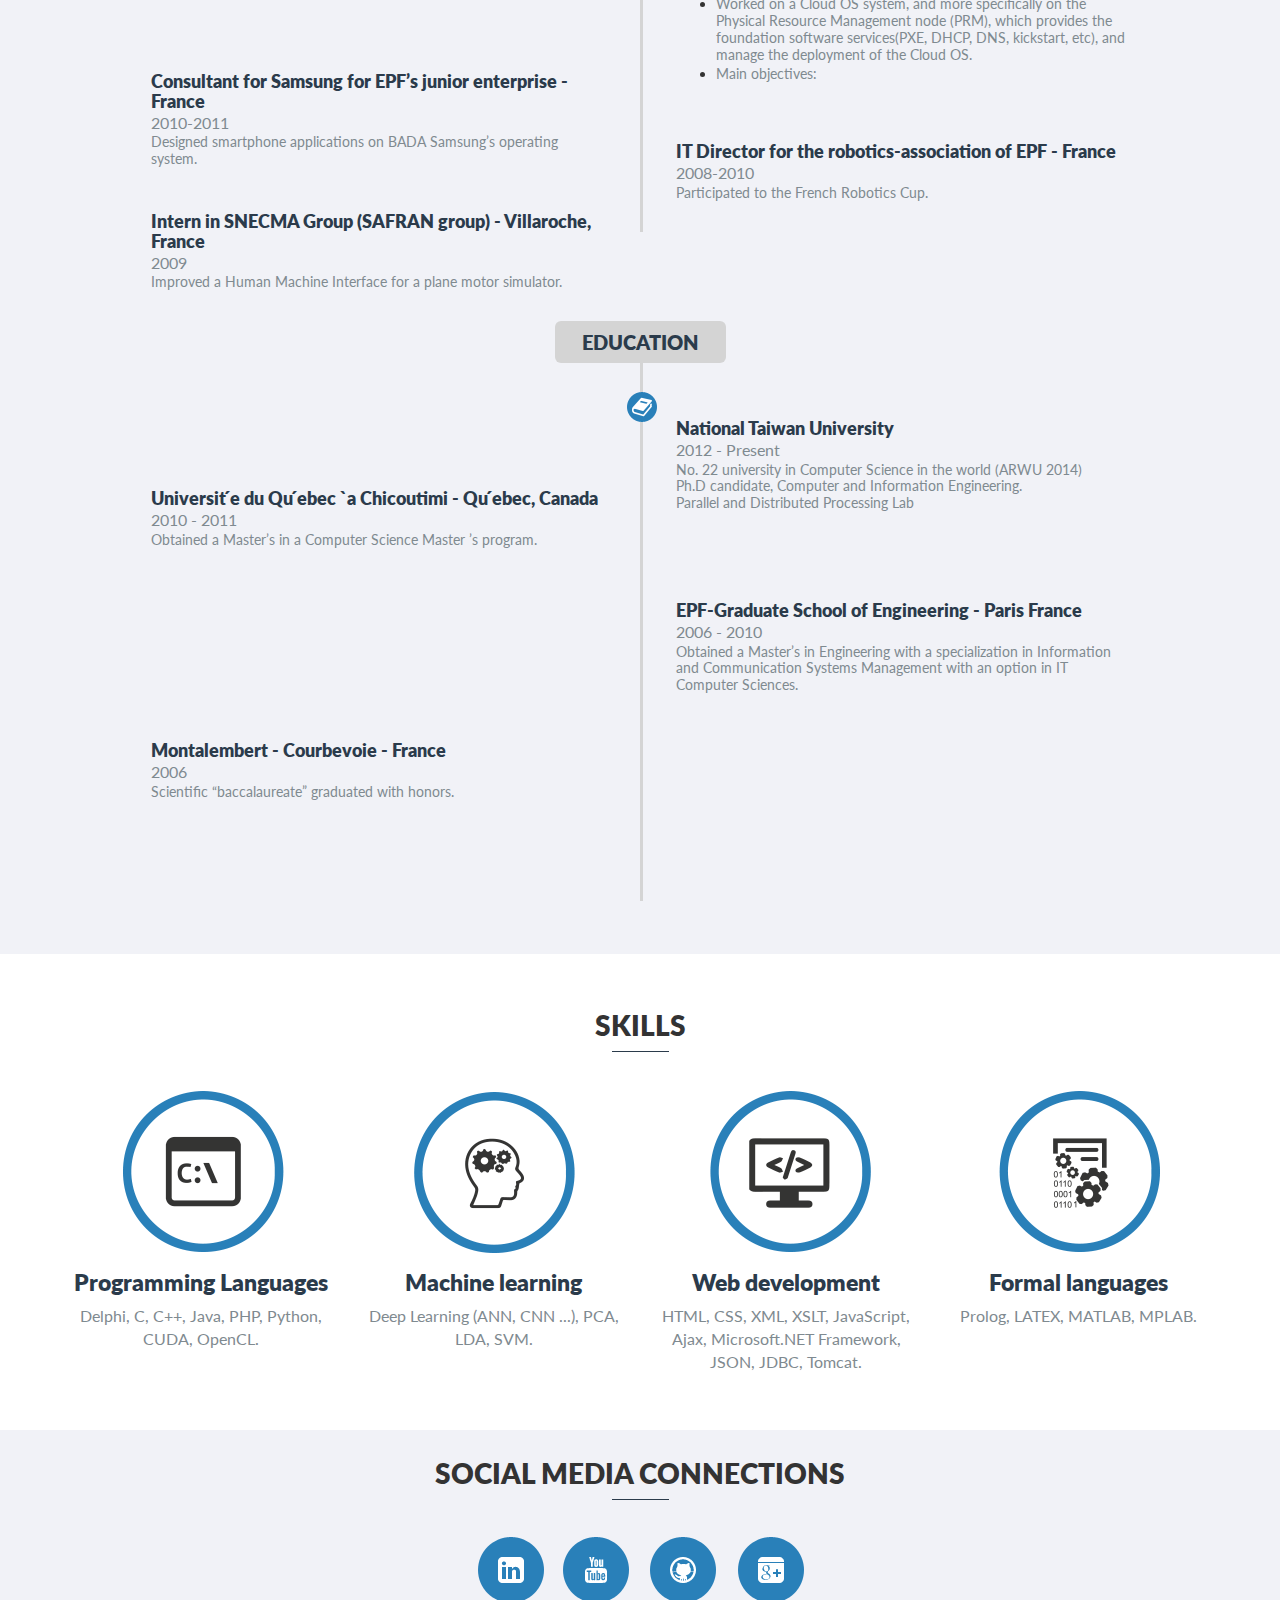
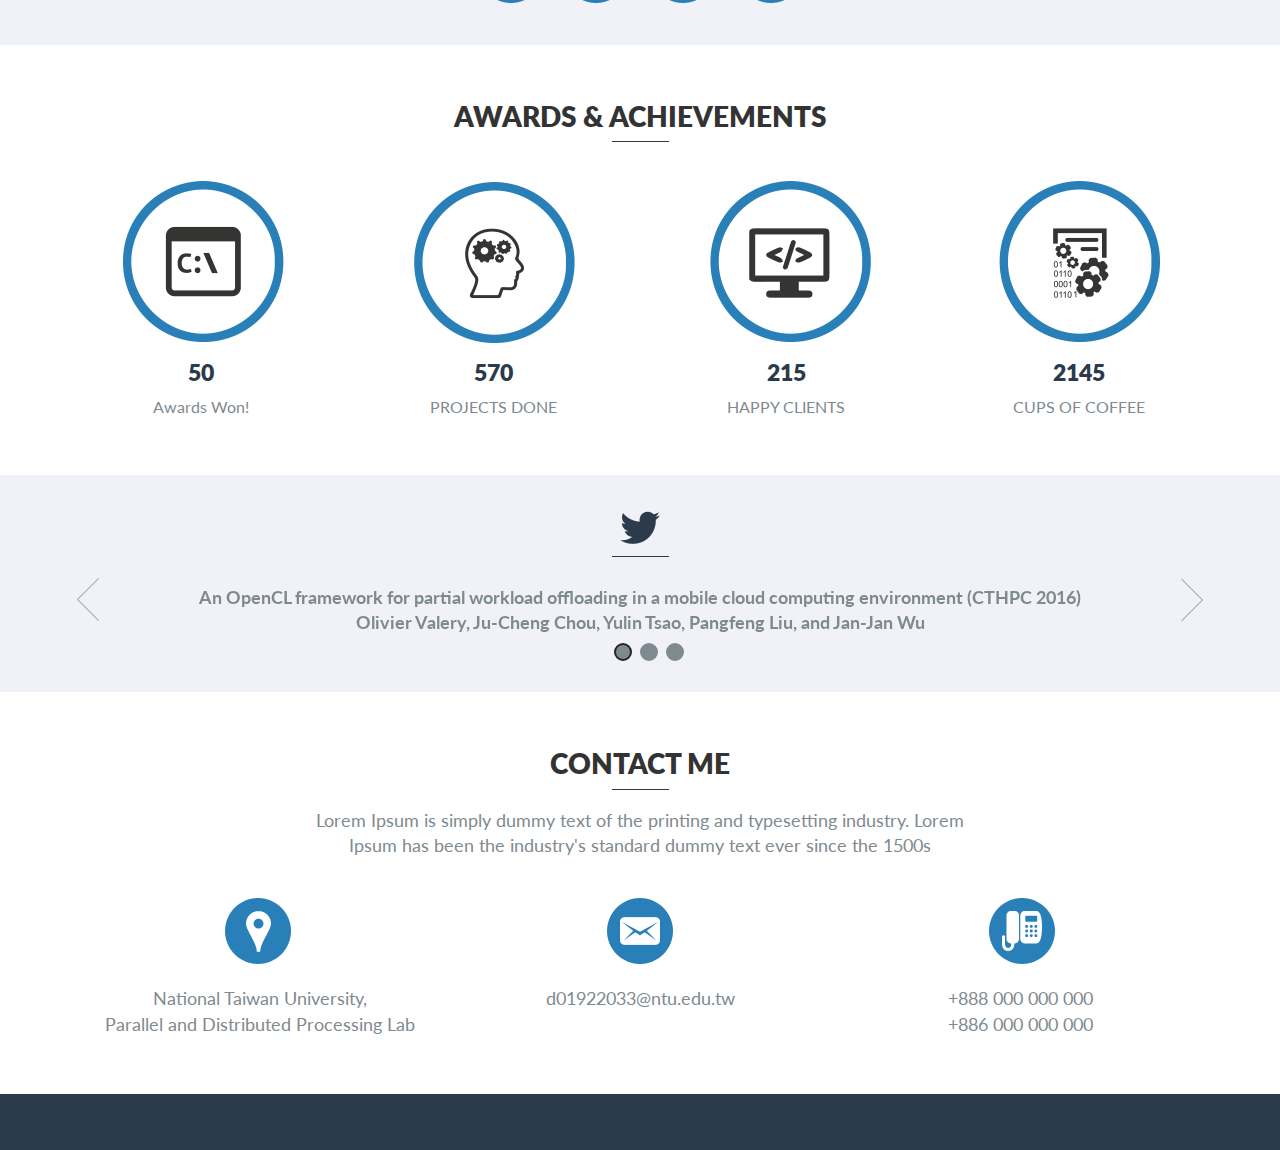
==== commit 59216ec0: "Add files via upload" ====
--- a/web/index.html
+++ b/web/index.html
@@ -49,10 +49,10 @@
 							
 							<li><p>Phone: <span>+886 000 000 000</span></p></li>
 							<li><p>Email:  <span><a href="mailto:d01922033@ntu.edu.tw">d01922033@ntu.edu.tw</a></span></p></li>
-							<li><p>Website: <span><a href="http://samuelperez.twbbs.org/web/">www.example.com</a></span></p></li>
+							<li><p>Website: <span><a href="http://samuelperez.twbbs.org/web/" target="_blank" >www.example.com</a></span></p></li>
 							<li><p>Address: <span>National Taiwan University</span></p></li>
 							
-							<li><p>GitHub: <span><a href="https://github.com/OValery16">https://github.com/OValery16</a></span></p></li>
+							<li><p>GitHub: <span><a href="https://github.com/OValery16" target="_blank" >https://github.com/OValery16</a></span></p></li>
 							
 						</ul>
 					</div>
@@ -64,10 +64,14 @@
 							<li><i class="music"></i></li>
 							<li><i class="shopping"></i></li>
 							<li><i class="reading"></i></li>
+							
+							<!--
 							<li><i class="travel"></i></li>
 							<li><i class="tea"></i></li>
+							-->
+							
 						</ul>
-						<a href="documents/resume.pdf" class="download"><span></span>Download Resume</a>
+						<a href="documents/resume.pdf" target="_blank" class="download"><span></span>Download Resume</a>
 					</div>
 					<div class="clearfix"></div>
 				</div>
@@ -278,28 +282,27 @@
 	<!--- Skills Ends Here --->
 
 	
-	<!-- Social Media Connections ---->
+	<!---- Social Media Connections ---->
 	<div class="social-media">
 		<div class="container">
 			<div class="social-media-top">
 				<h3 class="top-title">SOCIAL MEDIA CONNECTIONS</h3>
 				<span class="line"></span>
-				<ul class="social">
-					<li><i class="fb"></i></li>
-					<li><i class="tw"></i></li>
-					<li><i class="li"></i></li>
-					<li><i class="yt"></i></li>
-					<li><i class="ca"></i></li>
-					<li><i class="ph"></i></li>
+				<ul class="social">						
+					<!-- <li><i class="fb"></i></li> -->
+					<!-- <li><i class="tw"></i></li> -->
+					<li><a href="https://www.linkedin.com/in/oliviervalery/"> <i class="li"></i> </a> </li>					
+					<li><i class="yt"></i></li>				
+					<li><a href="https://github.com/OValery16"> <i class="ca"></i> </a> </li>				
 					<li><i class="gp"></i></li>
 				</ul>
 			</div>
 		</div>
 	</div>
-	<!-- Social Media Connections ---->
-	
-	
-	<!--- Awards Starts Here ---->
+	<!---- Social Media Connections ---->
+	
+	
+	<!---- Awards Starts Here ---->
 	<div class="awards">
 		<div class="container">
 			<div class="awards-top">
--- a/web/css/style.css
+++ b/web/css/style.css
@@ -463,7 +463,7 @@
 .award-column small{
 	font-size:16px;
 	font-weight:400;
-	text-transform:uppercase;
+	text-transform:none; /*--- Originally [uppercase] ----*/
 	color:#7f8a90;
 }
 /*--- Award Part Ends Here ----*/
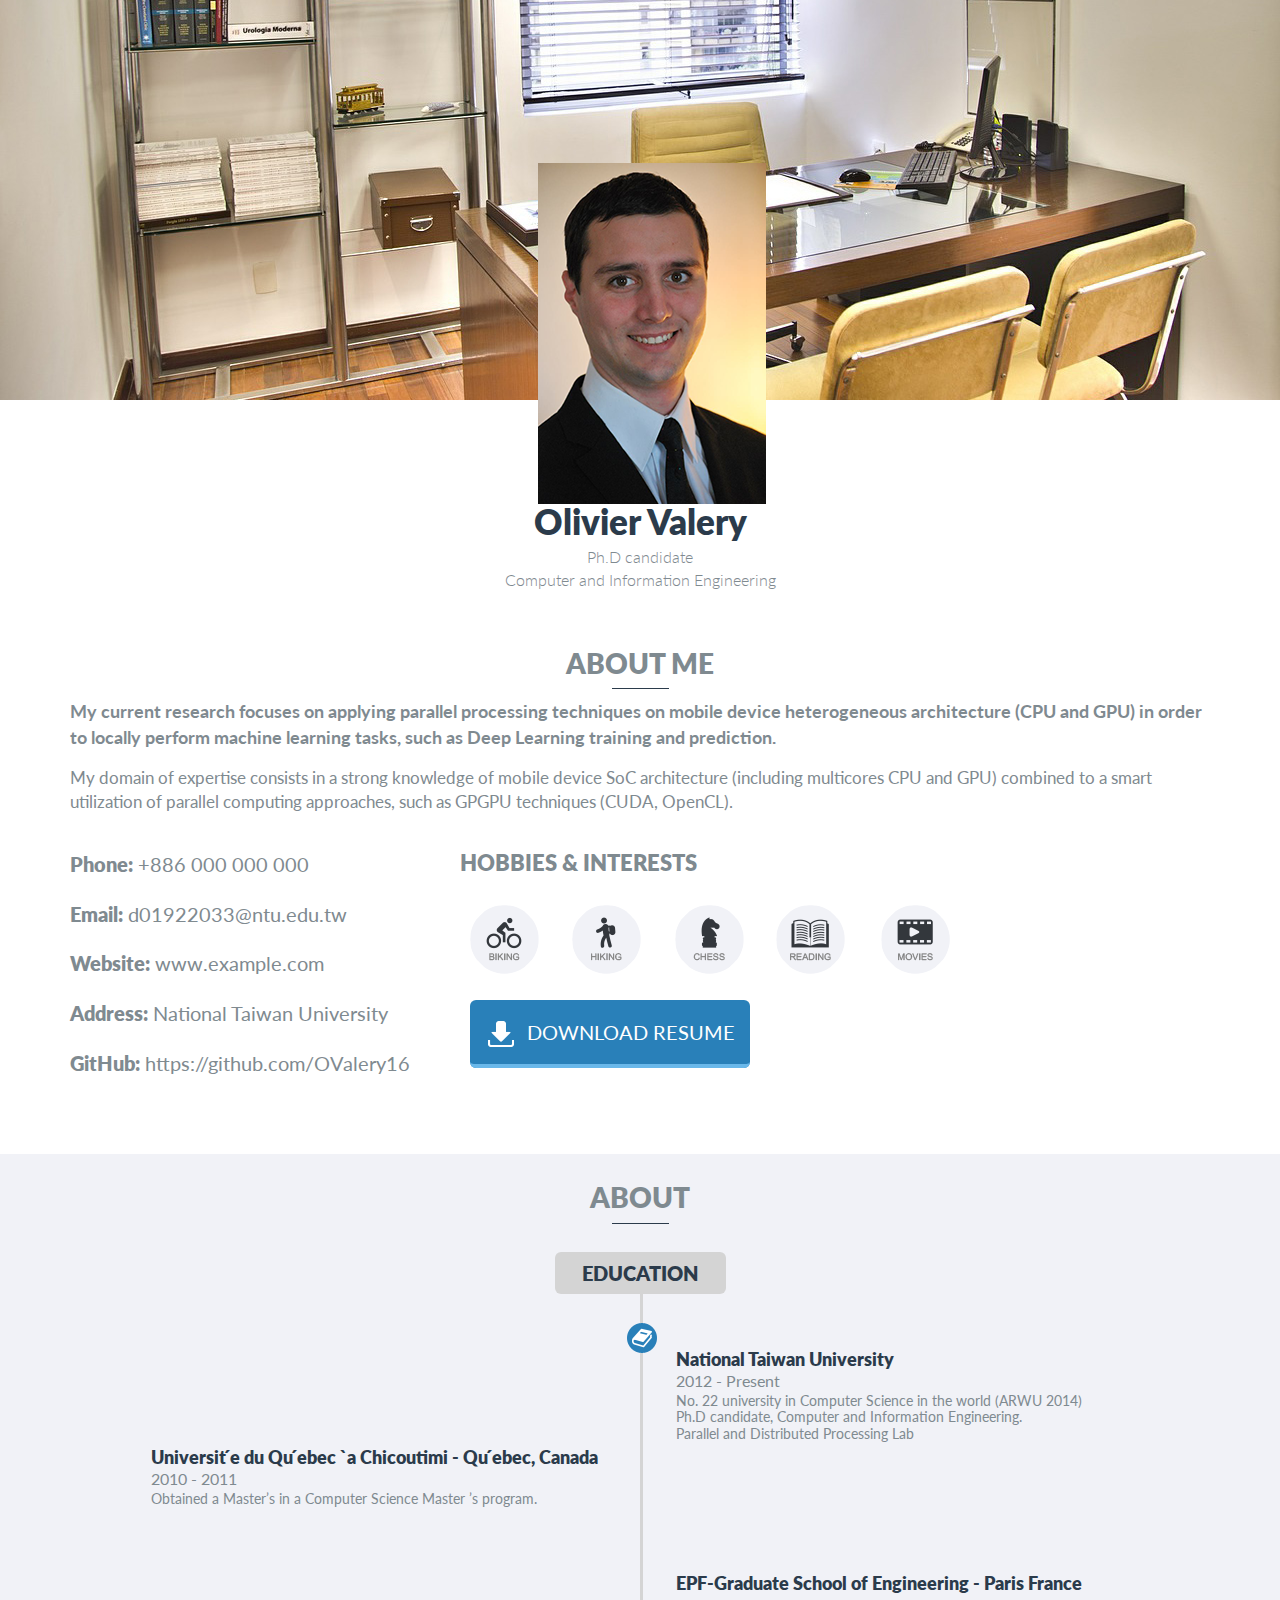
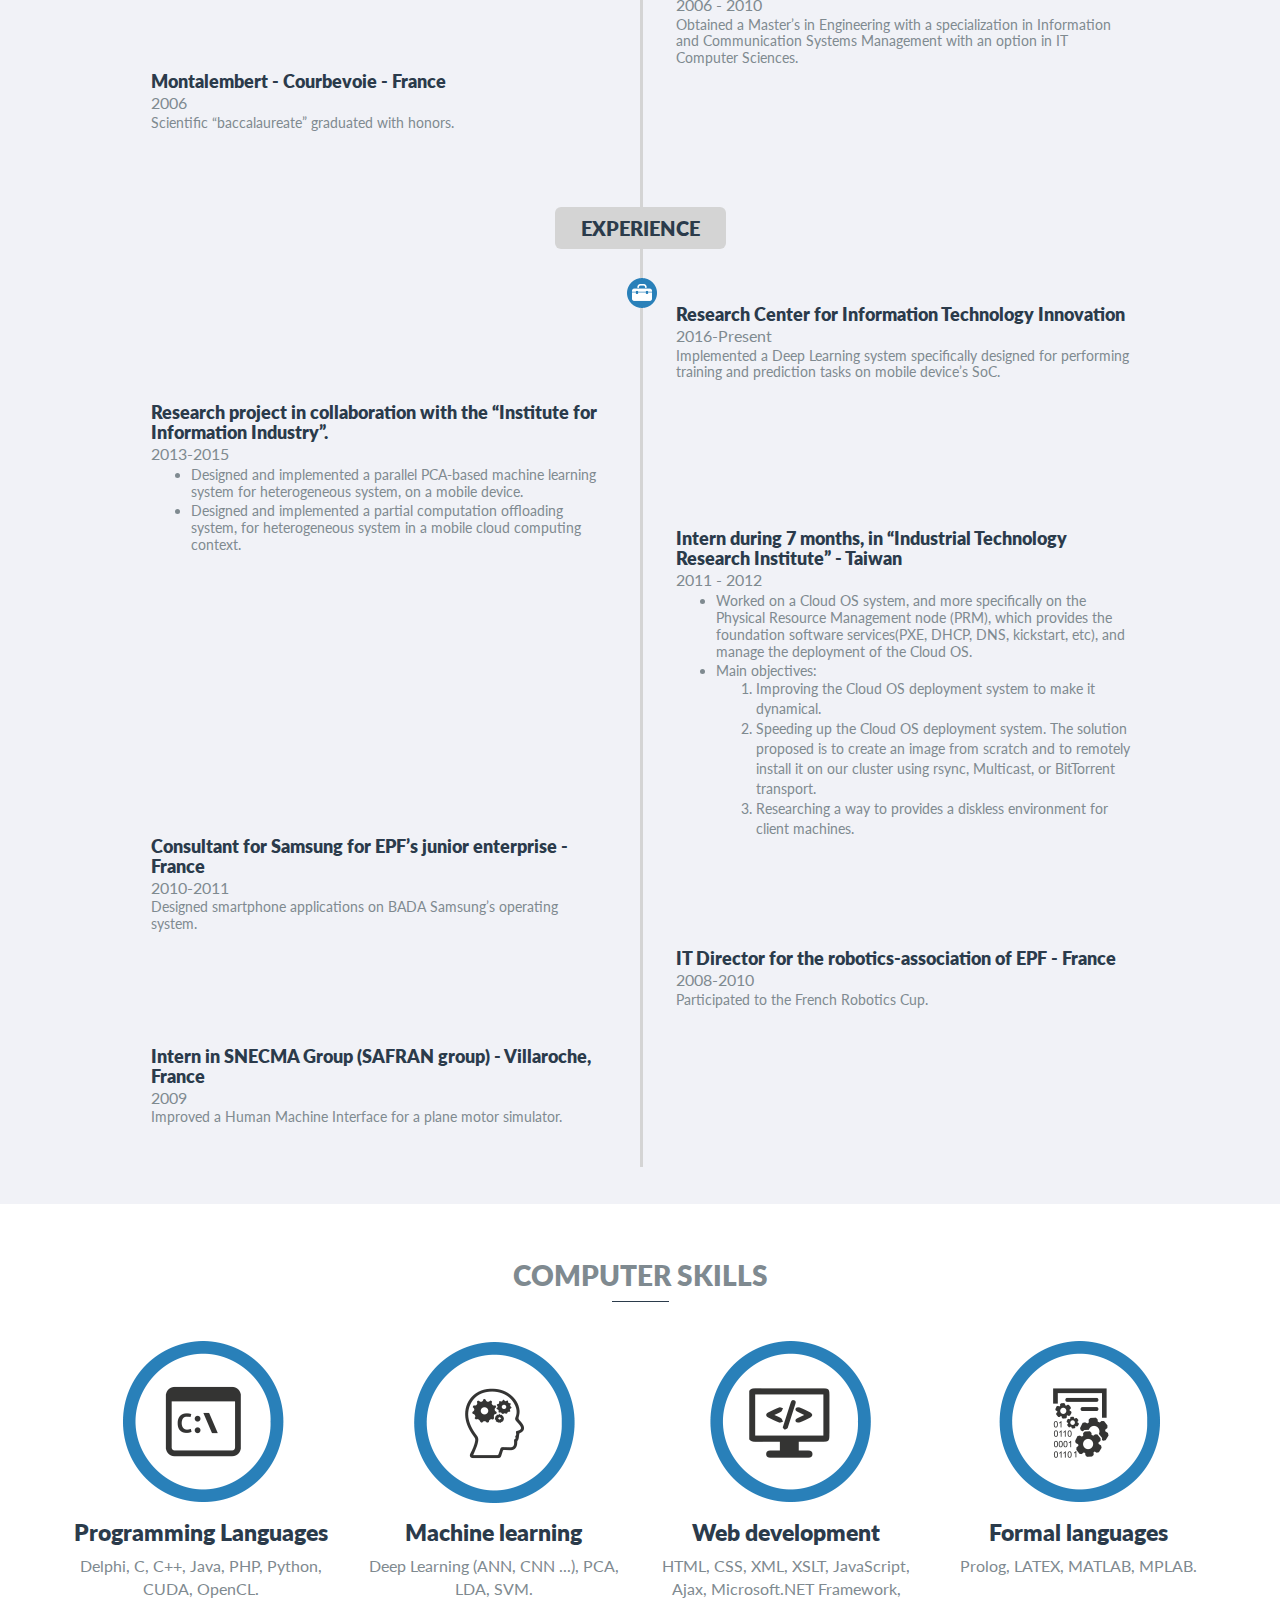
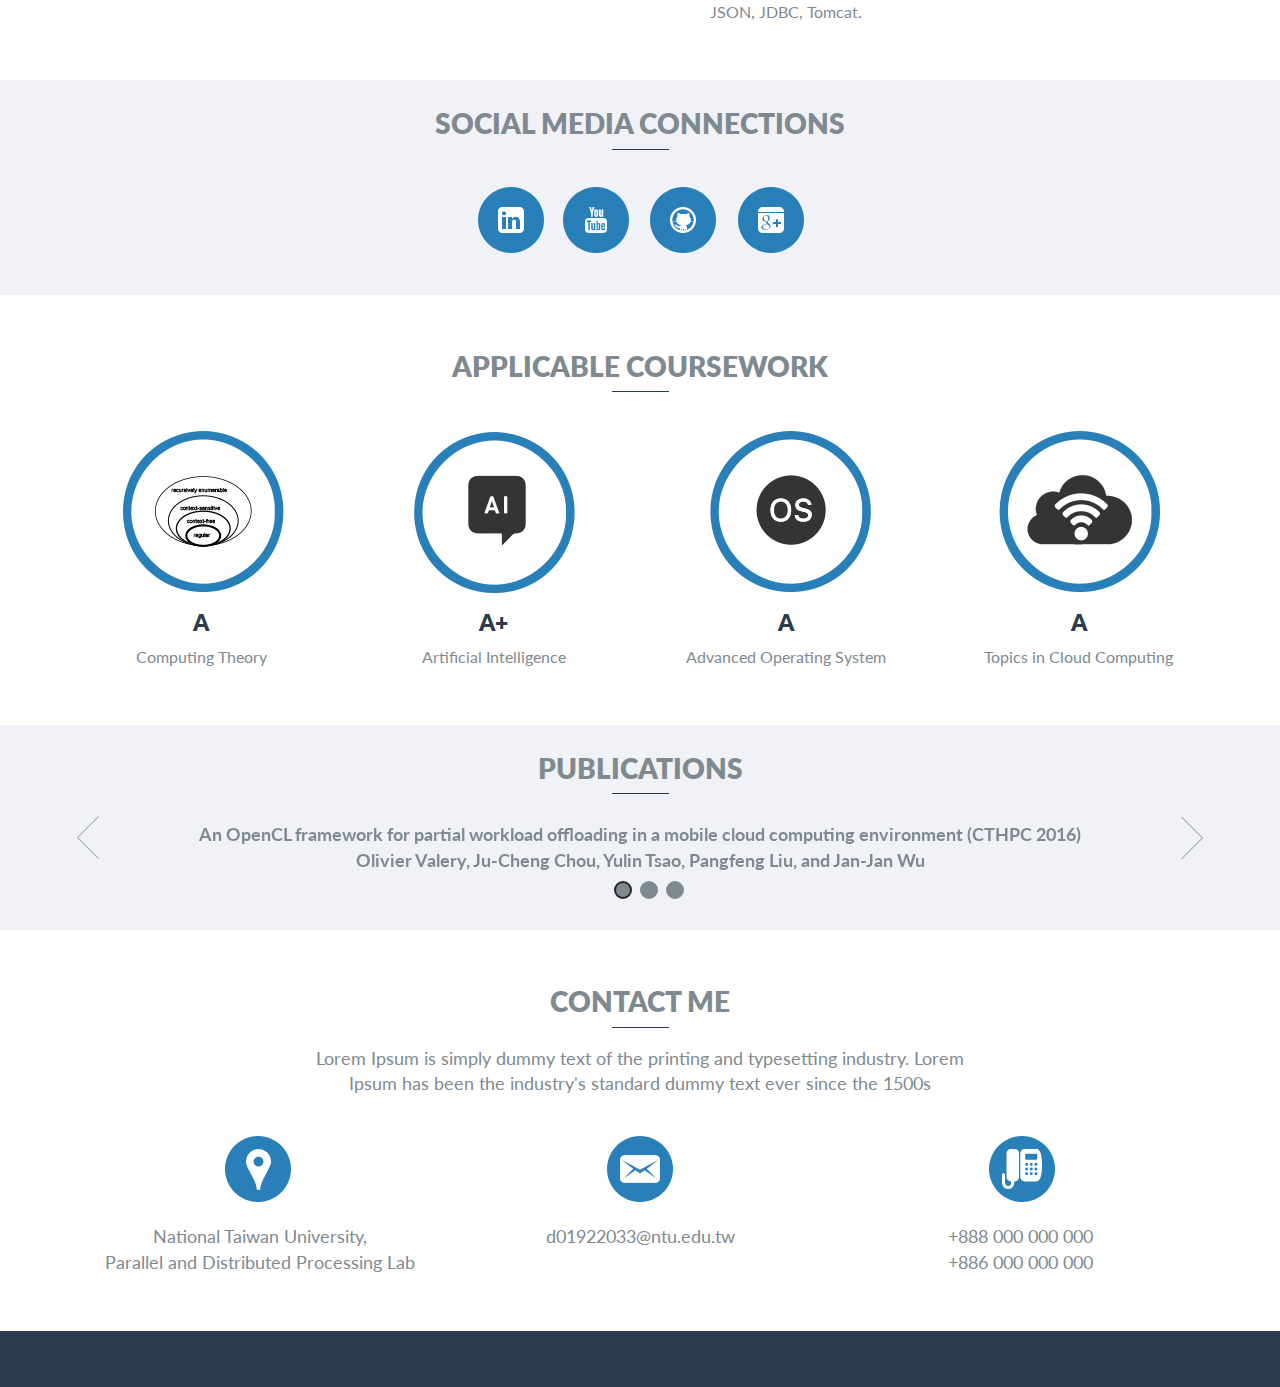
==== commit 047f0bc9: "Add files via upload" ====
--- a/web/index.html
+++ b/web/index.html
@@ -7,7 +7,7 @@
 <!DOCTYPE HTML>
 <html>
 <head>
-<title>My Cv Bootstarp Website Template | Home :: w3layouts</title>
+<title>Personal Website Template | Home :: Oliver</title>
 <link href="css/bootstrap.css" rel='stylesheet' type='text/css' />
 <link href="css/style.css" rel='stylesheet' type='text/css' />
 <!-- jQuery (necessary for Bootstrap's JavaScript plugins) -->
@@ -88,11 +88,40 @@
 			</div>
 			
 			<div class="exp-devide">
-				<h4>Experience</h4>
+				<h4>Education</h4>
 				<span class="devide-line">
 				</span>
-				<label class="bag"></label>
-				
+				<label class="book"></label>
+				
+				<div class="exp-devide-grid-right">
+					<h5>National Taiwan University</h5>
+					<small>2012 - Present</small>
+					<p>No. 22 university in Computer Science in the world (ARWU 2014) <br>
+					Ph.D candidate, Computer and Information Engineering. <br>
+					Parallel and Distributed Processing Lab</p>
+				</div>
+				
+				<div class="exp-devide-grid-left">
+					<h5>Universit ́e du Qu ́ebec `a Chicoutimi - Qu ́ebec, Canada</h5>
+					<small>2010 - 2011</small>
+					<p>Obtained a Master’s in a Computer Science Master ’s program.</p>
+				</div>
+				
+				<div class="exp-devide-grid-rightb">
+					<h5>EPF-Graduate School of Engineering - Paris France</h5>
+					<small>2006 - 2010</small>
+					<p>Obtained a Master’s in Engineering with a specialization in Information and Communication Systems Management with an option in IT Computer Sciences.</p>
+				</div>
+				
+				
+				<div class="exp-devide-grid-leftb_case01">
+					<h5>Montalembert - Courbevoie - France</h5>
+					<small>2006</small>
+					<p>Scientific “baccalaureate” graduated with honors.</p>				
+				</div>			
+				
+				
+				<!--
 				<div class="exp-devide-grid-right">
 					<h5>Research Center for Information Technology Innovation</h5>
 					<small>2016-Present</small>
@@ -134,46 +163,77 @@
 					<h5>Intern in SNECMA Group (SAFRAN group) - Villaroche, France</h5>
 					<small>2009</small>
 					<p>Improved a Human Machine Interface for a plane motor simulator.</p>
-				</div>
-				
-				
-			</div>
-			<div class="exp-devide education">
-				<h4>Education</h4>
+				</div>	
+				-->			
+				
+				
+			</div>
+		
+			
+			
+			
+			<div class="exp-devide education"> <!--* Eperience *-->
+				<h4>Experience</h4>
 				<span class="devide-line">
 				</span>
-				<label class="book"></label>
+				<label class="bag"></label>
 				
 				<div class="exp-devide-grid-right">
-					<h5>National Taiwan University</h5>
-					<small>2012 - Present</small>
-					<p>No. 22 university in Computer Science in the world (ARWU 2014) <br>
-					Ph.D candidate, Computer and Information Engineering. <br>
-					Parallel and Distributed Processing Lab</p>
+					<h5>Research Center for Information Technology Innovation</h5>
+					<small>2016-Present</small>
+					<p>Implemented a Deep Learning system specifically designed for performing training and prediction tasks on mobile device’s SoC.</p>
 				</div>
 				
 				<div class="exp-devide-grid-left">
-					<h5>Universit ́e du Qu ́ebec `a Chicoutimi - Qu ́ebec, Canada</h5>
-					<small>2010 - 2011</small>
-					<p>Obtained a Master’s in a Computer Science Master ’s program.</p>
+					<h5>Research project in collaboration with the “Institute for Information Industry”.</h5>
+					<small>2013-2015</small>					
+					<ul style="list-style-type:disc">					
+					  <li> <p> Designed and implemented a parallel PCA-based machine learning system for heterogeneous system, on a mobile device.</p> </li>
+					  <li> <p> Designed and implemented a partial computation offloading system, for heterogeneous system in a mobile cloud computing context.</p> </li>					
+					</ul>					
 				</div>
 				
 				<div class="exp-devide-grid-rightb">
-					<h5>EPF-Graduate School of Engineering - Paris France</h5>
-					<small>2006 - 2010</small>
-					<p>Obtained a Master’s in Engineering with a specialization in Information and Communication Systems Management with an option in IT Computer Sciences.</p>
-				</div>
-				
+					<h5>Intern during 7 months, in “Industrial Technology Research Institute” - Taiwan</h5>
+					<small>2011 - 2012</small>					
+					<ul style="list-style-type:disc">					
+					  <li> <p> Worked on a Cloud OS system, and more specifically on the Physical Resource Management node (PRM), which provides the foundation software services(PXE, DHCP, DNS, kickstart, etc), and manage the deployment of the Cloud OS.</p> </li>
+					  <li> <p> Main objectives:
+					  
+							<ol type="1">
+								<li>Improving the Cloud OS deployment system to make it dynamical.</li>
+								<li>Speeding up the Cloud OS deployment system. The solution proposed is to create an image from scratch and to remotely install it on our cluster using rsync, Multicast, or BitTorrent transport.</li>
+								<li>Researching a way to provides a diskless environment for client machines.</li>
+							</ol>
+							
+					  </p> </li>
+					  
+					</ul>					
+				</div>				
 				
 				<div class="exp-devide-grid-leftb">
-					<h5>Montalembert - Courbevoie - France</h5>
-					<small>2006</small>
-					<p>Scientific “baccalaureate” graduated with honors.</p>				
-				</div>
-			
-				
-			</div>
-		</div>
+					<h5>Consultant for Samsung for EPF’s junior enterprise - France</h5>
+					<small>2010-2011</small>					
+					<p>Designed smartphone applications on BADA Samsung’s operating system.</p>					
+				</div>
+				
+				<div class="exp-devide-grid-rightc">
+					<h5>IT Director for the robotics-association of EPF - France</h5>
+					<small>2008-2010</small>
+					<p>Participated to the French Robotics Cup.</p>
+				</div>
+				
+				<div class="exp-devide-grid-leftc">
+					<h5>Intern in SNECMA Group (SAFRAN group) - Villaroche, France</h5>
+					<small>2009</small>
+					<p>Improved a Human Machine Interface for a plane motor simulator.</p>
+				</div>			
+				
+			</div>
+			
+			
+		</div>
+		
 	</div>
 	<!--- Experience Ends Here --->	
 	
@@ -181,7 +241,7 @@
 	<div class="awards">
 		<div class="container">
 			<div class="awards-top">
-				<h3 class="top-title">Skills</h3>
+				<h3 class="top-title">COMPUTER SKILLS</h3>
 				<span class="line"></span>
 				<div class="row award-row">
 					<div class="col-md-3 award-column">
@@ -303,32 +363,35 @@
 	
 	
 	<!---- Awards Starts Here ---->
-	<div class="awards">
-		<div class="container">
-			<div class="awards-top">
-				<h3 class="top-title">AWARDS & ACHIEVEMENTS</h3>
-				<span class="line"></span>
-				<div class="row award-row">
-					<div class="col-md-3 award-column">
+	<div class="courses">
+		<div class="container">
+			<div class="courses-top">
+				<h3 class="top-title">APPLICABLE COURSEWORK</h3>
+				<span class="line"></span>
+				<div class="row courses-row">
+					<div class="col-md-3 courses-column">
 						<i class="award"></i>
-						<h5>50</h5>
-						<small>Awards Won!</small>
-					</div>
-					<div class="col-md-3 award-column">
+						<h5>A</h5>
+						<small>Computing Theory</small>
+					</div>
+					<div class="col-md-3 courses-column">
 						<i class="project"></i>
-						<h5>570</h5>
-						<small>PROJECTS DONE</small>
-					</div>
-					<div class="col-md-3 award-column">
+						<h5>A+</h5>
+						<small>Artificial Intelligence</small>
+					</div>
+					
+					<div class="col-md-3 courses-column">
 						<i class="client"></i>
-						<h5>215</h5>
-						<small>HAPPY CLIENTS</small>
-					</div>
-					<div class="col-md-3 award-column">
+						<h5>A</h5>
+						<small>Advanced Operating System</small>
+					</div>
+					
+					<div class="col-md-3 courses-column">
 						<i class="cups"></i>
-						<h5>2145</h5>
-						<small>CUPS OF COFFEE</small>
-					</div>
+						<h5>A</h5>
+						<small>Topics in Cloud Computing</small>
+					</div>
+					
 					<div class="clearfix"></div>
 				</div>
 			</div>
@@ -339,10 +402,15 @@
 	
 	<!--- Twitter Feed Starts Here ---->
 	<div class="twitter">
-		<div class="container">
+		<div class="container">			
+			
 			<div class="twitter-top">
-				<i class="twit"></i>
-				<span class="line"></span>
+			
+				<!-- <i class="twit"></i> -->
+				
+				<h3 class="top-title">PUBLICATIONS</h3>
+				<span class="line"></span>			
+				
 				<!-- Slideshow 4 -->
 			    <div  id="top" class="callbacks_container">
 			      <ul class="rslides" id="slider4">
--- a/web/css/style.css
+++ b/web/css/style.css
@@ -183,7 +183,7 @@
 /*--- Experience Starts Here ----*/
 .experience{
 	background:#f1f2f7; 
-	min-height:1400px;
+	min-height:1650px;
 }
 
 .exp-top{
@@ -213,7 +213,7 @@
 }
 span.devide-line{
 	width:3px;
-	height:550px;
+	height:930px;
 	position:absolute;
 	top:30px;
 	display:initial;
@@ -251,20 +251,20 @@
 	top:1.5em;
 	
 }
-.exp-devide-grid-right h5, .exp-devide-grid-left h5, .exp-devide-grid-rightb h5, .exp-devide-grid-leftb h5, .exp-devide-grid-rightc h5, .exp-devide-grid-leftc h5{ /*Add more content (Title)*/
+.exp-devide-grid-right h5, .exp-devide-grid-left h5, .exp-devide-grid-rightb h5, .exp-devide-grid-leftb h5, .exp-devide-grid-rightc h5, .exp-devide-grid-leftc h5, .exp-devide-grid-leftb_case01 h5{ /*Add more content (Title)*/
 	color:#2b3b4b;
 	text-transform:none;
 	font-size:18px;
 	font-weight:800;
 	margin:0;
 }
-.exp-devide-grid-right small, .exp-devide-grid-left small, .exp-devide-grid-rightb small, .exp-devide-grid-leftb small, .exp-devide-grid-rightc small, .exp-devide-grid-leftc small{ /*Add more content (Period)*/
+.exp-devide-grid-right small, .exp-devide-grid-left small, .exp-devide-grid-rightb small, .exp-devide-grid-leftb small, .exp-devide-grid-rightc small, .exp-devide-grid-leftc small, .exp-devide-grid-leftb_case01 small{ /*Add more content (Period)*/
 	font-size:16px;
 	font-weight:400;
 	color:#7f8a90;
 	padding:0 0 10px 0;
 }
-.exp-devide-grid-right p, .exp-devide-grid-left p, .exp-devide-grid-rightb p, .exp-devide-grid-leftb p, .exp-devide-grid-rightc p, .exp-devide-grid-leftc p{ /*Add more content (Description)*/
+.exp-devide-grid-right p, .exp-devide-grid-left p, .exp-devide-grid-rightb p, .exp-devide-grid-leftb p, .exp-devide-grid-rightc p, .exp-devide-grid-leftc p, .exp-devide-grid-leftb_case01 p{ /*Add more content (Description)*/
 	font-size:14px;
 	font-weight:400;
 	color:#7f8a90;
@@ -274,7 +274,7 @@
 	width:40%;
 	text-align:left;
 	position:absolute;
-	top:12em;
+	top:14em;
 	left: 5.8em;
 }
 .exp-devide-grid-left:before{
@@ -288,7 +288,7 @@
 	width:40%;
 	text-align:left;
 	position:absolute;
-	top: 20em;
+	top: 23em;
 	left: 43.255em;
 }
 .exp-devide-grid-rightb:before{
@@ -299,12 +299,32 @@
 	
 }
 
+
+
+/*--- Left b special case --- */
+.exp-devide-grid-leftb_case01{
+	width:40%;
+	text-align:left;
+	position:absolute;
+	top:30em;
+	left: 5.8em;
+}
+.exp-devide-grid-leftb_case01:before{
+	content:url(../images/sec-d.png)no-repeat 0px 0px;
+	position:relative;
+	left:3em;
+	top:1.5em;
+	
+}
+
+
+
 /*--- aditional_04 --- */
 .exp-devide-grid-leftb{
 	width:40%;
 	text-align:left;
 	position:absolute;
-	top:30em;
+	top:45em;
 	left: 5.8em;
 }
 .exp-devide-grid-leftb:before{
@@ -320,7 +340,7 @@
 	width:40%;
 	text-align:left;
 	position:absolute;
-	top: 35em;
+	top: 53em;
 	left: 43.255em;
 }
 .exp-devide-grid-rightc:before{
@@ -336,7 +356,7 @@
 	width:40%;
 	text-align:left;
 	position:absolute;
-	top:40em;
+	top:60em;
 	left: 5.8em;
 }
 .exp-devide-grid-leftc:before{
@@ -348,7 +368,7 @@
 }
 
 .education{
-	margin-top:55%; /*Original 35%*/
+	margin-top:45%; /*Original 35%*/
 }
 /*--- Experience Ends Here ----*/
 
@@ -424,6 +444,52 @@
 	background-position:-585px 0px;
 }
 
+
+
+/*--- Courses Parts Starts Here ----*/
+.courses{
+	margin:2em 0;
+}
+.courses-top{
+	padding:2em 0;
+}
+.courses-row{
+	margin-top:2em;
+}
+.courses-column{
+	text-align: center;
+}
+.courses-column i{
+	width:185px;
+	height:185px;
+	background:url(../images/courses-icons.png)no-repeat;
+	display:inline-block;
+}
+.courses-column i.award{
+	background-position:0px 0px
+}
+.courses-column i.project{
+	background-position:-197px 0px
+}
+.courses-column i.client{
+	background-position:-389px 0px
+}
+.courses-column i.cups{
+	background-position:-588px 0px
+}
+.courses-column h5{
+	font-size:23px;
+	color:#2b3b4b;
+	font-weight:800;
+}
+.courses-column small{
+	font-size:16px;
+	font-weight:400;
+	text-transform:none; /*--- Originally [uppercase] ----*/
+	color:#7f8a90;
+}
+/*--- Courses Part Ends Here ----*/
+
 /*--- Awards Parts Starts Here ----*/
 .awards{
 	margin:2em 0;
@@ -467,6 +533,7 @@
 	color:#7f8a90;
 }
 /*--- Award Part Ends Here ----*/
+
 /*---- Twitter Feed Part Starts Here ----*/
 .twitter{
 	background:#f1f2f7;
